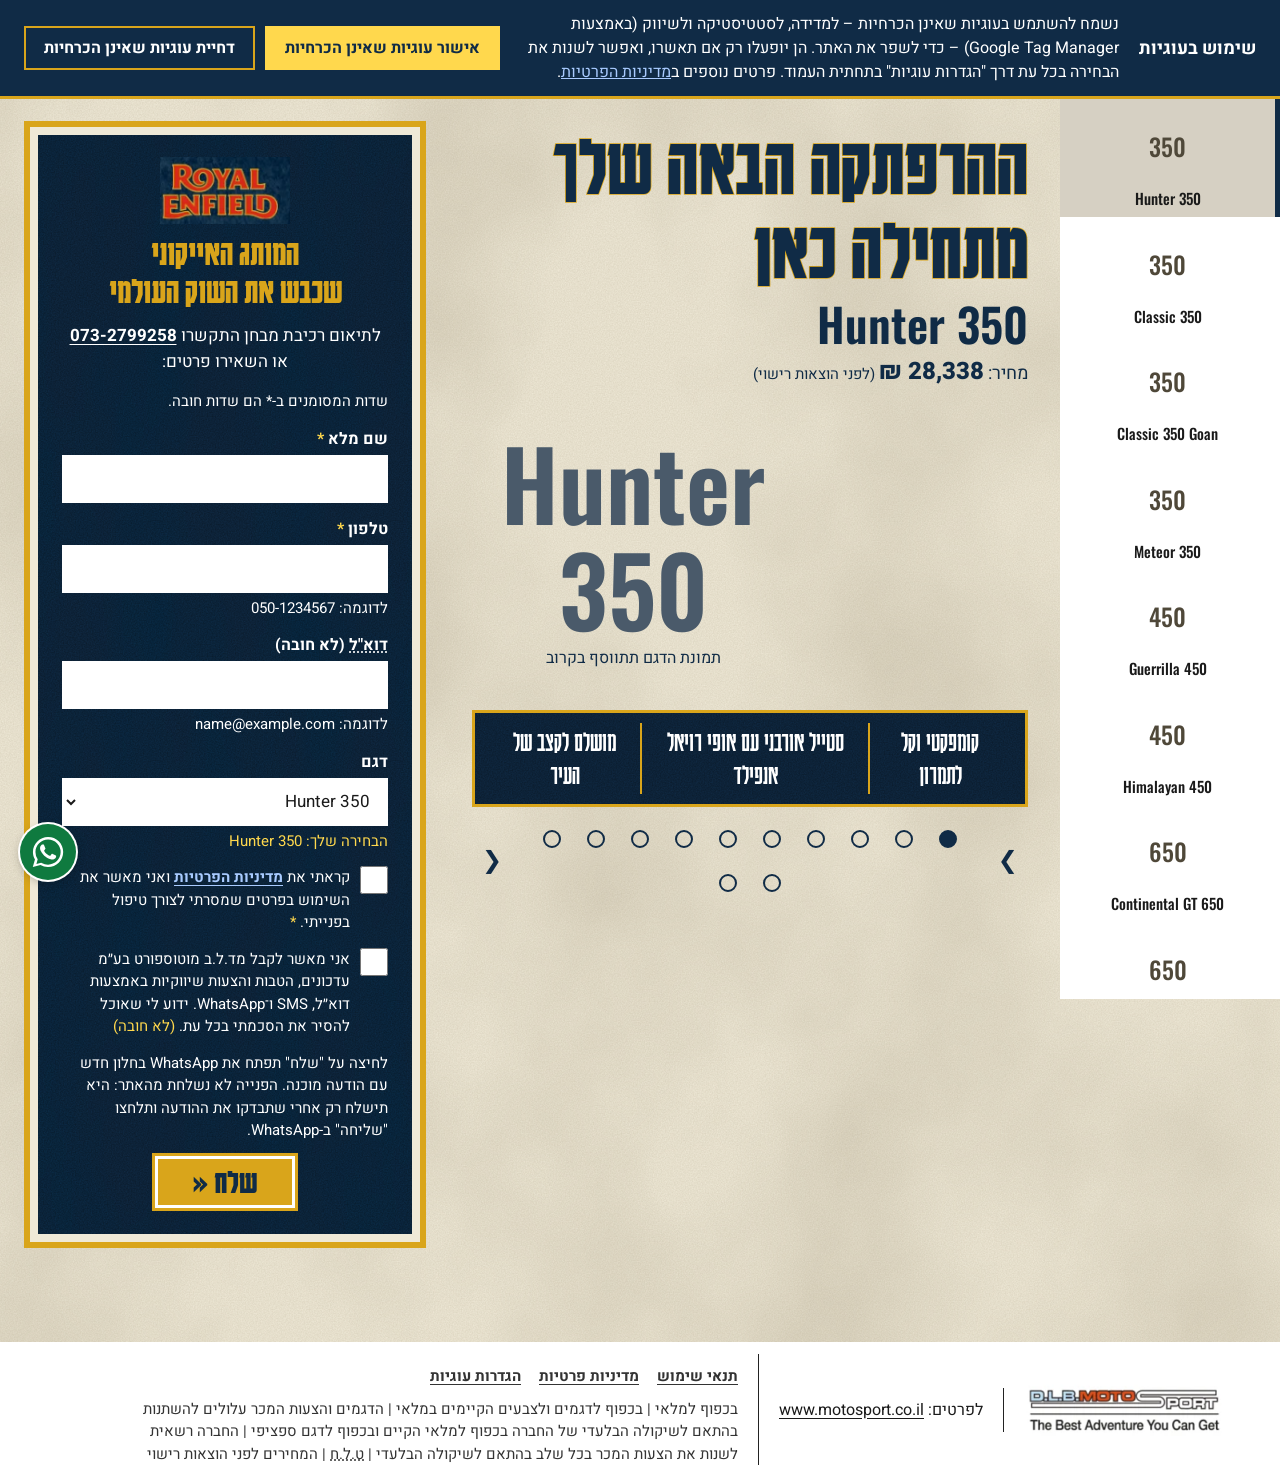
==== index.html @ a1dc789b "Consent wording, WhatsApp message without price, legal texts, image structure - WhatsApp message: no" ====
<!doctype html>
<html lang="he" dir="rtl">
<head>
  <meta charset="utf-8">
  <meta name="viewport" content="width=device-width, initial-scale=1, viewport-fit=cover">
  <title>Royal Enfield ישראל | ההרפתקה הבאה שלך מתחילה כאן</title>
  <meta name="description" content="Royal Enfield ישראל – ד.ל.ב מוטוספורט, היבואן הרשמי. בחרו דגם, רמת גימור וצבע ותאמו רכיבת מבחן בוואטסאפ.">
  <meta name="theme-color" content="#102b46">
  <meta name="format-detection" content="telephone=no">

  <meta property="og:type" content="website">
  <meta property="og:locale" content="he_IL">
  <meta property="og:title" content="Royal Enfield ישראל | ההרפתקה הבאה שלך מתחילה כאן">
  <meta property="og:description" content="בחרו דגם, רמת גימור וצבע ותאמו רכיבת מבחן בוואטסאפ.">

  <link rel="stylesheet" href="/assets/css/fonts.css">
  <link rel="stylesheet" href="/assets/css/styles.css">

  <!-- Site settings and model list (edit this file to update the page) -->
  <script src="/assets/data/models.js"></script>
</head>
<body>
  <a class="skip-link" href="#models-heading">דילוג לבחירת דגם</a>
  <a class="skip-link" href="#lead-heading">דילוג לטופס יצירת קשר</a>

  <svg width="0" height="0" style="position:absolute" aria-hidden="true" focusable="false">
    <symbol id="wa-icon" viewBox="0 0 24 24"><path d="M17.47 14.38c-.3-.15-1.75-.86-2.02-.96-.27-.1-.47-.15-.67.15-.2.3-.77.96-.94 1.16-.17.2-.35.22-.64.07-.3-.15-1.25-.46-2.38-1.47-.88-.79-1.47-1.76-1.65-2.06-.17-.3-.02-.46.13-.6.13-.14.3-.35.45-.52.15-.17.2-.3.3-.5.1-.2.05-.37-.03-.52-.07-.15-.67-1.6-.92-2.2-.24-.58-.49-.5-.67-.5h-.57c-.2 0-.52.07-.79.37-.27.3-1.04 1.02-1.04 2.48 0 1.46 1.07 2.88 1.21 3.07.15.2 2.1 3.2 5.08 4.49.71.31 1.26.49 1.7.63.71.22 1.36.19 1.87.12.57-.09 1.75-.72 2-1.41.25-.69.25-1.29.17-1.41-.07-.13-.27-.2-.57-.35M12.05 21.5h-.01a9.4 9.4 0 0 1-4.8-1.32l-.34-.2-3.57.94.95-3.48-.22-.36A9.4 9.4 0 0 1 2.6 12.04C2.6 6.84 6.84 2.6 12.05 2.6c2.52 0 4.89.98 6.67 2.77a9.37 9.37 0 0 1 2.76 6.67c0 5.2-4.24 9.45-9.43 9.45m8.03-17.48A11.3 11.3 0 0 0 12.05.7C5.8.7.7 5.79.7 12.04c0 2 .52 3.95 1.52 5.66L.6 23.3l5.73-1.5a11.33 11.33 0 0 0 5.72 1.46c6.25 0 11.34-5.09 11.34-11.34 0-3.03-1.18-5.88-3.31-8.02"/></symbol>
  </svg>

  <!-- Cookie consent: not modal, does not take focus. Measurement/marketing tags load only after "אישור" -->
  <section class="cookie" id="cookie-banner" aria-labelledby="cookie-title" hidden>
    <h2 class="cookie__title" id="cookie-title">שימוש בעוגיות</h2>
    <p class="cookie__text">נשמח להשתמש בעוגיות שאינן הכרחיות – למדידה, לסטטיסטיקה ולשיווק (באמצעות Google Tag Manager) – כדי לשפר את האתר. הן יופעלו רק אם תאשרו, ואפשר לשנות את הבחירה בכל עת דרך "הגדרות עוגיות" בתחתית העמוד. פרטים נוספים ב<a href="/privacy">מדיניות הפרטיות</a>.</p>
    <div class="cookie__actions">
      <button type="button" class="btn btn--gold" id="cookie-accept">אישור עוגיות שאינן הכרחיות</button>
      <button type="button" class="btn btn--outline" id="cookie-decline">דחיית עוגיות שאינן הכרחיות</button>
    </div>
  </section>

  <!-- Mobile / tablet top bar (hidden on desktop, where the logo sits in the form) -->
  <header class="topbar">
    <img src="/assets/images/brand/royal-enfield-logo.png" width="140" height="72" alt="Royal Enfield" lang="en">
    <a class="topbar__phone js-phone" href="tel:0732799258" dir="ltr" aria-label="חיוג לתיאום רכיבת מבחן 073-2799258">073-2799258</a>
  </header>

  <main class="layout">

    <!-- Right: model list -->
    <nav class="models" aria-labelledby="models-heading">
      <h2 class="sr-only" id="models-heading" tabindex="-1">בחירת דגם</h2>
      <ul class="models__list" id="model-list"></ul>
    </nav>

    <!-- Center: selected bike -->
    <section class="stage" aria-labelledby="stage-title">
      <noscript><p class="stage__noscript">להצגת הדגמים ולשליחת הטופס יש להפעיל JavaScript בדפדפן. לתיאום רכיבת מבחן אפשר להתקשר: <a href="tel:0732799258" dir="ltr">073-2799258</a></p></noscript>
      <header class="stage__head">
        <h1 class="stage__headline" id="stage-title">ההרפתקה הבאה שלך מתחילה כאן</h1>
        <h2 class="stage__model" id="stage-model" dir="ltr" lang="en">Royal Enfield</h2>
        <p class="stage__price" id="stage-price"></p>
        <a class="stage__video" id="stage-video" href="#" target="_blank" rel="noopener" hidden>לצפייה בסרטון<span class="sr-only" id="stage-video-sr"></span></a>
      </header>

      <div class="stage__body">
        <div class="stage__options">
          <fieldset class="trims" id="trims" hidden>
            <legend>רמת גימור</legend>
            <div class="trims__list" id="trim-list"></div>
          </fieldset>
          <fieldset class="colors" id="colors" hidden>
            <legend>צבע</legend>
            <div class="colors__list" id="color-list"></div>
          </fieldset>
        </div>

        <figure class="stage__bike" id="stage-bike">
          <figcaption class="stage__placeholder" id="stage-placeholder">
            <span id="placeholder-name" dir="ltr" lang="en"></span>
            <small>תמונת הדגם תתווסף בקרוב</small>
          </figcaption>
        </figure>
      </div>

      <h3 class="sr-only">יתרונות הדגם</h3>
      <ul class="phrases" id="phrases"></ul>

      <div class="pager" role="group" aria-label="מעבר בין דגמים">
        <button type="button" class="pager__arrow" id="pager-prev" aria-label="הדגם הקודם"><span aria-hidden="true">&#10095;</span></button>
        <div class="pager__dots" id="pager-dots"></div>
        <button type="button" class="pager__arrow" id="pager-next" aria-label="הדגם הבא"><span aria-hidden="true">&#10094;</span></button>
      </div>

      <!-- Screen-reader announcement when the selection changes -->
      <p class="sr-only" id="announcer" aria-live="polite" aria-atomic="true"></p>
    </section>

    <!-- Left: contact form -->
    <section class="lead" id="lead" aria-labelledby="lead-heading">
      <div class="lead__panel">
        <img class="lead__logo" src="/assets/images/brand/royal-enfield-logo.png" width="140" height="72" alt="Royal Enfield" lang="en">
        <h2 class="lead__title" id="lead-heading" tabindex="-1">המותג האייקוני<br>שכבש את השוק העולמי</h2>
        <p class="lead__intro">לתיאום רכיבת מבחן התקשרו <a class="js-phone" href="tel:0732799258" dir="ltr">073-2799258</a><br>או השאירו פרטים:</p>

        <div class="lead__summary" id="error-summary" tabindex="-1" hidden>
          <h3>יש לתקן את השדות הבאים:</h3>
          <ul id="error-list"></ul>
        </div>

        <form class="lead__form" id="lead-form" novalidate>
          <p class="lead__required-note">שדות המסומנים ב-<span aria-hidden="true">*</span><span class="sr-only">כוכבית</span> הם שדות חובה.</p>

          <div class="field">
            <label for="f-name">שם מלא <span class="req" aria-hidden="true">*</span></label>
            <input id="f-name" name="name" type="text" autocomplete="name" required aria-describedby="f-name-error">
            <p class="field__error" id="f-name-error"></p>
          </div>

          <div class="field">
            <label for="f-phone">טלפון <span class="req" aria-hidden="true">*</span></label>
            <input id="f-phone" name="phone" type="tel" autocomplete="tel" inputmode="tel" dir="ltr" required aria-describedby="f-phone-hint f-phone-error">
            <p class="field__hint" id="f-phone-hint">לדוגמה: <span dir="ltr">050-1234567</span></p>
            <p class="field__error" id="f-phone-error"></p>
          </div>

          <div class="field">
            <label for="f-email"><abbr title="דואר אלקטרוני">דוא"ל</abbr> (לא חובה)</label>
            <input id="f-email" name="email" type="email" autocomplete="email" inputmode="email" dir="ltr" aria-describedby="f-email-hint f-email-error">
            <p class="field__hint" id="f-email-hint">לדוגמה: <span dir="ltr">name@example.com</span></p>
            <p class="field__error" id="f-email-error"></p>
          </div>

          <div class="field">
            <label for="f-model">דגם</label>
            <select id="f-model" name="model" aria-describedby="lead-choice"></select>
            <p class="lead__choice" id="lead-choice"></p>
          </div>

          <div class="field">
            <div class="check">
              <input type="checkbox" id="f-privacy" name="privacy" required aria-describedby="f-privacy-error">
              <label for="f-privacy">קראתי את <a href="/privacy" target="_blank" rel="noopener">מדיניות הפרטיות<span class="sr-only"> (נפתח בחלון חדש)</span></a> ואני מאשר את השימוש בפרטים שמסרתי לצורך טיפול בפנייתי. <span class="req" aria-hidden="true">*</span></label>
            </div>
            <p class="field__error" id="f-privacy-error"></p>
          </div>

          <div class="field">
            <div class="check">
              <input type="checkbox" id="f-marketing" name="marketing">
              <label for="f-marketing">אני מאשר לקבל מד.ל.ב מוטוספורט בע״מ עדכונים, הטבות והצעות שיווקיות באמצעות דוא״ל, SMS ו־WhatsApp. ידוע לי שאוכל להסיר את הסכמתי בכל עת. <span class="check__optional">(לא חובה)</span></label>
            </div>
          </div>

          <p class="lead__note" id="submit-note">לחיצה על "שלח" תפתח את WhatsApp בחלון חדש עם הודעה מוכנה. הפנייה לא נשלחת מהאתר: היא תישלח רק אחרי שתבדקו את ההודעה ותלחצו "שליחה" ב-WhatsApp.</p>

          <button type="submit" class="lead__submit" aria-describedby="submit-note">שלח <span aria-hidden="true">&laquo;</span></button>
          <p class="lead__done" id="form-done" role="status"></p>
        </form>
      </div>
    </section>
  </main>

  <footer class="footer">
    <h2 class="sr-only">מידע נוסף</h2>
    <div class="footer__brand">
      <img src="/assets/images/brand/dlb-motosport-logo.png" width="228" height="60" alt="D.L.B MotoSport – The Best Adventure You Can Get" lang="en">
    </div>
    <div class="footer__info">
      <p>לפרטים: <a id="importer-link" href="https://motosport.co.il/brand/royal-enfield" target="_blank" rel="noopener" dir="ltr">www.motosport.co.il<span class="sr-only" dir="rtl"> – אתר היבואן (נפתח בחלון חדש)</span></a></p>
    </div>
    <div class="footer__legal">
      <ul class="footer__links">
        <li><a href="/terms">תנאי שימוש</a></li>
        <li><a href="/privacy">מדיניות פרטיות</a></li>
        <li><button type="button" class="link-btn" id="cookie-settings">הגדרות עוגיות</button></li>
      </ul>
      <p>בכפוף למלאי | בכפוף לדגמים ולצבעים הקיימים במלאי | הדגמים והצעות המכר עלולים להשתנות בהתאם לשיקולה הבלעדי של החברה בכפוף למלאי הקיים ובכפוף לדגם ספציפי | החברה רשאית לשנות את הצעות המכר בכל שלב בהתאם לשיקולה הבלעדי | <abbr title="טעות לעולם חוזרת">ט.ל.ח</abbr> | המחירים לפני הוצאות רישוי</p>
    </div>
  </footer>

  <aside aria-label="פעולות מהירות">
  <!-- Mobile: jump to the form while it is off-screen -->
  <div class="sticky-cta" id="sticky-cta" aria-hidden="true">
    <a href="#lead-heading" tabindex="-1">לתיאום רכיבת מבחן <span aria-hidden="true">&laquo;</span></a>
  </div>

  <a class="wa-float js-wa-float" href="#" target="_blank" rel="noopener" aria-label="שיחה בוואטסאפ (נפתח בחלון חדש)">
    <svg viewBox="0 0 24 24" aria-hidden="true" focusable="false"><use href="#wa-icon"/></svg>
  </a>
  </aside>

  <script src="/assets/js/app.js"></script>
</body>
</html>
---- assets/css/fonts.css ----
/* Self-hosted Google Fonts (SIL Open Font License 1.1, see assets/fonts/LICENSE.md).
   Served from this site so no visitor data reaches Google before cookie consent. */

/* hebrew */
@font-face {
  font-family: 'Heebo';
  font-style: normal;
  font-weight: 400;
  font-display: swap;
  src: url(/assets/fonts/heebo-hebrew-7a91ea.woff2) format('woff2');
  unicode-range: U+0307-0308, U+0590-05FF, U+200C-2010, U+20AA, U+25CC, U+FB1D-FB4F;
}

/* latin-ext */
@font-face {
  font-family: 'Heebo';
  font-style: normal;
  font-weight: 400;
  font-display: swap;
  src: url(/assets/fonts/heebo-latin-ext-f8e98f.woff2) format('woff2');
  unicode-range: U+0100-02BA, U+02BD-02C5, U+02C7-02CC, U+02CE-02D7, U+02DD-02FF, U+0304, U+0308, U+0329, U+1D00-1DBF, U+1E00-1E9F, U+1EF2-1EFF, U+2020, U+20A0-20AB, U+20AD-20C4, U+2113, U+2C60-2C7F, U+A720-A7FF;
}

/* latin */
@font-face {
  font-family: 'Heebo';
  font-style: normal;
  font-weight: 400;
  font-display: swap;
  src: url(/assets/fonts/heebo-latin-22321e.woff2) format('woff2');
  unicode-range: U+0000-00FF, U+0131, U+0152-0153, U+02BB-02BC, U+02C6, U+02DA, U+02DC, U+0304, U+0308, U+0329, U+2000-206F, U+20AC, U+2122, U+2191, U+2193, U+2212, U+2215, U+FEFF, U+FFFD;
}

/* hebrew */
@font-face {
  font-family: 'Heebo';
  font-style: normal;
  font-weight: 500;
  font-display: swap;
  src: url(/assets/fonts/heebo-hebrew-7a91ea.woff2) format('woff2');
  unicode-range: U+0307-0308, U+0590-05FF, U+200C-2010, U+20AA, U+25CC, U+FB1D-FB4F;
}

/* latin-ext */
@font-face {
  font-family: 'Heebo';
  font-style: normal;
  font-weight: 500;
  font-display: swap;
  src: url(/assets/fonts/heebo-latin-ext-f8e98f.woff2) format('woff2');
  unicode-range: U+0100-02BA, U+02BD-02C5, U+02C7-02CC, U+02CE-02D7, U+02DD-02FF, U+0304, U+0308, U+0329, U+1D00-1DBF, U+1E00-1E9F, U+1EF2-1EFF, U+2020, U+20A0-20AB, U+20AD-20C4, U+2113, U+2C60-2C7F, U+A720-A7FF;
}

/* latin */
@font-face {
  font-family: 'Heebo';
  font-style: normal;
  font-weight: 500;
  font-display: swap;
  src: url(/assets/fonts/heebo-latin-22321e.woff2) format('woff2');
  unicode-range: U+0000-00FF, U+0131, U+0152-0153, U+02BB-02BC, U+02C6, U+02DA, U+02DC, U+0304, U+0308, U+0329, U+2000-206F, U+20AC, U+2122, U+2191, U+2193, U+2212, U+2215, U+FEFF, U+FFFD;
}

/* hebrew */
@font-face {
  font-family: 'Heebo';
  font-style: normal;
  font-weight: 700;
  font-display: swap;
  src: url(/assets/fonts/heebo-hebrew-7a91ea.woff2) format('woff2');
  unicode-range: U+0307-0308, U+0590-05FF, U+200C-2010, U+20AA, U+25CC, U+FB1D-FB4F;
}

/* latin-ext */
@font-face {
  font-family: 'Heebo';
  font-style: normal;
  font-weight: 700;
  font-display: swap;
  src: url(/assets/fonts/heebo-latin-ext-f8e98f.woff2) format('woff2');
  unicode-range: U+0100-02BA, U+02BD-02C5, U+02C7-02CC, U+02CE-02D7, U+02DD-02FF, U+0304, U+0308, U+0329, U+1D00-1DBF, U+1E00-1E9F, U+1EF2-1EFF, U+2020, U+20A0-20AB, U+20AD-20C4, U+2113, U+2C60-2C7F, U+A720-A7FF;
}

/* latin */
@font-face {
  font-family: 'Heebo';
  font-style: normal;
  font-weight: 700;
  font-display: swap;
  src: url(/assets/fonts/heebo-latin-22321e.woff2) format('woff2');
  unicode-range: U+0000-00FF, U+0131, U+0152-0153, U+02BB-02BC, U+02C6, U+02DA, U+02DC, U+0304, U+0308, U+0329, U+2000-206F, U+20AC, U+2122, U+2191, U+2193, U+2212, U+2215, U+FEFF, U+FFFD;
}

/* hebrew */
@font-face {
  font-family: 'Heebo';
  font-style: normal;
  font-weight: 800;
  font-display: swap;
  src: url(/assets/fonts/heebo-hebrew-7a91ea.woff2) format('woff2');
  unicode-range: U+0307-0308, U+0590-05FF, U+200C-2010, U+20AA, U+25CC, U+FB1D-FB4F;
}

/* latin-ext */
@font-face {
  font-family: 'Heebo';
  font-style: normal;
  font-weight: 800;
  font-display: swap;
  src: url(/assets/fonts/heebo-latin-ext-f8e98f.woff2) format('woff2');
  unicode-range: U+0100-02BA, U+02BD-02C5, U+02C7-02CC, U+02CE-02D7, U+02DD-02FF, U+0304, U+0308, U+0329, U+1D00-1DBF, U+1E00-1E9F, U+1EF2-1EFF, U+2020, U+20A0-20AB, U+20AD-20C4, U+2113, U+2C60-2C7F, U+A720-A7FF;
}

/* latin */
@font-face {
  font-family: 'Heebo';
  font-style: normal;
  font-weight: 800;
  font-display: swap;
  src: url(/assets/fonts/heebo-latin-22321e.woff2) format('woff2');
  unicode-range: U+0000-00FF, U+0131, U+0152-0153, U+02BB-02BC, U+02C6, U+02DA, U+02DC, U+0304, U+0308, U+0329, U+2000-206F, U+20AC, U+2122, U+2191, U+2193, U+2212, U+2215, U+FEFF, U+FFFD;
}

/* hebrew */
@font-face {
  font-family: 'Karantina';
  font-style: normal;
  font-weight: 400;
  font-display: swap;
  src: url(/assets/fonts/karantina-hebrew-ee81c1.woff2) format('woff2');
  unicode-range: U+0307-0308, U+0590-05FF, U+200C-2010, U+20AA, U+25CC, U+FB1D-FB4F;
}

/* latin-ext */
@font-face {
  font-family: 'Karantina';
  font-style: normal;
  font-weight: 400;
  font-display: swap;
  src: url(/assets/fonts/karantina-latin-ext-ed7504.woff2) format('woff2');
  unicode-range: U+0100-02BA, U+02BD-02C5, U+02C7-02CC, U+02CE-02D7, U+02DD-02FF, U+0304, U+0308, U+0329, U+1D00-1DBF, U+1E00-1E9F, U+1EF2-1EFF, U+2020, U+20A0-20AB, U+20AD-20C4, U+2113, U+2C60-2C7F, U+A720-A7FF;
}

/* latin */
@font-face {
  font-family: 'Karantina';
  font-style: normal;
  font-weight: 400;
  font-display: swap;
  src: url(/assets/fonts/karantina-latin-d4d0cc.woff2) format('woff2');
  unicode-range: U+0000-00FF, U+0131, U+0152-0153, U+02BB-02BC, U+02C6, U+02DA, U+02DC, U+0304, U+0308, U+0329, U+2000-206F, U+20AC, U+2122, U+2191, U+2193, U+2212, U+2215, U+FEFF, U+FFFD;
}

/* hebrew */
@font-face {
  font-family: 'Karantina';
  font-style: normal;
  font-weight: 700;
  font-display: swap;
  src: url(/assets/fonts/karantina-hebrew-cfb9fc.woff2) format('woff2');
  unicode-range: U+0307-0308, U+0590-05FF, U+200C-2010, U+20AA, U+25CC, U+FB1D-FB4F;
}

/* latin-ext */
@font-face {
  font-family: 'Karantina';
  font-style: normal;
  font-weight: 700;
  font-display: swap;
  src: url(/assets/fonts/karantina-latin-ext-af641a.woff2) format('woff2');
  unicode-range: U+0100-02BA, U+02BD-02C5, U+02C7-02CC, U+02CE-02D7, U+02DD-02FF, U+0304, U+0308, U+0329, U+1D00-1DBF, U+1E00-1E9F, U+1EF2-1EFF, U+2020, U+20A0-20AB, U+20AD-20C4, U+2113, U+2C60-2C7F, U+A720-A7FF;
}

/* latin */
@font-face {
  font-family: 'Karantina';
  font-style: normal;
  font-weight: 700;
  font-display: swap;
  src: url(/assets/fonts/karantina-latin-7b9e02.woff2) format('woff2');
  unicode-range: U+0000-00FF, U+0131, U+0152-0153, U+02BB-02BC, U+02C6, U+02DA, U+02DC, U+0304, U+0308, U+0329, U+2000-206F, U+20AC, U+2122, U+2191, U+2193, U+2212, U+2215, U+FEFF, U+FFFD;
}

/* latin-ext */
@font-face {
  font-family: 'Oswald';
  font-style: normal;
  font-weight: 500;
  font-display: swap;
  src: url(/assets/fonts/oswald-latin-ext-31399e.woff2) format('woff2');
  unicode-range: U+0100-02BA, U+02BD-02C5, U+02C7-02CC, U+02CE-02D7, U+02DD-02FF, U+0304, U+0308, U+0329, U+1D00-1DBF, U+1E00-1E9F, U+1EF2-1EFF, U+2020, U+20A0-20AB, U+20AD-20C4, U+2113, U+2C60-2C7F, U+A720-A7FF;
}

/* latin */
@font-face {
  font-family: 'Oswald';
  font-style: normal;
  font-weight: 500;
  font-display: swap;
  src: url(/assets/fonts/oswald-latin-ed56cb.woff2) format('woff2');
  unicode-range: U+0000-00FF, U+0131, U+0152-0153, U+02BB-02BC, U+02C6, U+02DA, U+02DC, U+0304, U+0308, U+0329, U+2000-206F, U+20AC, U+2122, U+2191, U+2193, U+2212, U+2215, U+FEFF, U+FFFD;
}

/* latin-ext */
@font-face {
  font-family: 'Oswald';
  font-style: normal;
  font-weight: 600;
  font-display: swap;
  src: url(/assets/fonts/oswald-latin-ext-31399e.woff2) format('woff2');
  unicode-range: U+0100-02BA, U+02BD-02C5, U+02C7-02CC, U+02CE-02D7, U+02DD-02FF, U+0304, U+0308, U+0329, U+1D00-1DBF, U+1E00-1E9F, U+1EF2-1EFF, U+2020, U+20A0-20AB, U+20AD-20C4, U+2113, U+2C60-2C7F, U+A720-A7FF;
}

/* latin */
@font-face {
  font-family: 'Oswald';
  font-style: normal;
  font-weight: 600;
  font-display: swap;
  src: url(/assets/fonts/oswald-latin-ed56cb.woff2) format('woff2');
  unicode-range: U+0000-00FF, U+0131, U+0152-0153, U+02BB-02BC, U+02C6, U+02DA, U+02DC, U+0304, U+0308, U+0329, U+2000-206F, U+20AC, U+2122, U+2191, U+2193, U+2212, U+2215, U+FEFF, U+FFFD;
}
---- assets/css/styles.css ----
/* Royal Enfield Israel landing page.
   Colors and layout follow the existing landing page: cream textured background,
   navy + gold contact form on the left, bike in the center, model list on the right.
   Accessibility targets (WCAG 2.1 AAA where possible): text contrast ≥ 7:1 (≥ 4.5:1 for large text),
   44×44px targets, line height 1.5, visible focus, no fixed heights on text, reflow down to 320px. */

:root {
  --cream: #efe9d7;
  --cream-dark: #dfd9c6;
  --navy: #102b46;
  --gold: #d9a51b;          /* frames, lines and large text on navy only (6.4:1) */
  --gold-light: #ffd84d;    /* small text on navy (10.4:1) */
  --ink: #1a1a1a;
  --muted: #4a5a6a;         /* large text on cream (5.8:1) */
  --white: #ffffff;
  --selected: #d6d0c3;
  --link-on-navy: #a9cbff;  /* 8.7:1 on navy */
  --error-on-navy: #ffc9bf; /* 9.9:1 on navy */
  --wa: #0f7a3f;            /* darker WhatsApp green: white icon 5.4:1, 4.5:1 against cream */
  --focus: var(--navy);     /* focus ring on light backgrounds (11.9:1 on cream) */
  --gutter: 16px;
  --font-body: "Heebo", system-ui, -apple-system, "Segoe UI", Arial, sans-serif;
  --font-display: "Karantina", "Heebo", system-ui, sans-serif;
  --font-model: "Oswald", "Arial Narrow", "Heebo", sans-serif;
  /* Fine grain used for the paper-like cream background and the worn navy panel */
  --grain: url("data:image/svg+xml,%3Csvg xmlns='http://www.w3.org/2000/svg' width='240' height='240'%3E%3Cfilter id='n'%3E%3CfeTurbulence type='fractalNoise' baseFrequency='.75' numOctaves='3' stitchTiles='stitch'/%3E%3CfeColorMatrix values='0 0 0 0 .3 0 0 0 0 .25 0 0 0 0 .15 0 0 0 .22 0'/%3E%3C/filter%3E%3Crect width='100%25' height='100%25' filter='url(%23n)'/%3E%3C/svg%3E");
  --grain-dark: url("data:image/svg+xml,%3Csvg xmlns='http://www.w3.org/2000/svg' width='240' height='240'%3E%3Cfilter id='n'%3E%3CfeTurbulence type='fractalNoise' baseFrequency='.75' numOctaves='3' stitchTiles='stitch'/%3E%3CfeColorMatrix values='0 0 0 0 0 0 0 0 0 0 0 0 0 0 0 0 0 0 .4 0'/%3E%3C/filter%3E%3Crect width='100%25' height='100%25' filter='url(%23n)'/%3E%3C/svg%3E");
  --blotch: url("data:image/svg+xml,%3Csvg xmlns='http://www.w3.org/2000/svg' width='900' height='900' preserveAspectRatio='none'%3E%3Cfilter id='b'%3E%3CfeTurbulence type='fractalNoise' baseFrequency='.006' numOctaves='5' stitchTiles='stitch'/%3E%3CfeColorMatrix values='0 0 0 0 .35 0 0 0 0 .3 0 0 0 0 .2 0 0 0 .5 -.18'/%3E%3C/filter%3E%3Crect width='100%25' height='100%25' filter='url(%23b)'/%3E%3C/svg%3E");
  --blotch-dark: url("data:image/svg+xml,%3Csvg xmlns='http://www.w3.org/2000/svg' width='900' height='900' preserveAspectRatio='none'%3E%3Cfilter id='b'%3E%3CfeTurbulence type='fractalNoise' baseFrequency='.006' numOctaves='5' stitchTiles='stitch'/%3E%3CfeColorMatrix values='0 0 0 0 0 0 0 0 0 .03 0 0 0 0 .08 0 0 0 .9 -.3'/%3E%3C/filter%3E%3Crect width='100%25' height='100%25' filter='url(%23b)'/%3E%3C/svg%3E");
}

*, *::before, *::after { box-sizing: border-box; }
html { -webkit-text-size-adjust: 100%; background: var(--cream); }
/* keep focused elements clear of the mobile sticky bar */
html.has-sticky { scroll-padding-bottom: 110px; }
body {
  margin: 0;
  font-family: var(--font-body);
  font-size: 16px;
  line-height: 1.5;
  color: var(--ink);
  background-color: var(--cream);
  background-image: var(--grain), var(--blotch);
  background-size: 240px 240px, 100% 100%;
  background-repeat: repeat, no-repeat;
}
img { max-width: 100%; }
button, input, select { font: inherit; }
abbr[title] { text-decoration: underline dotted; cursor: help; }
[hidden] { display: none !important; }
.sr-only {
  position: absolute !important;
  width: 1px; height: 1px;
  padding: 0; margin: -1px;
  overflow: hidden; clip: rect(0 0 0 0);
  white-space: nowrap; border: 0;
}

/* Focus: 3px solid ring that contrasts with its surroundings (navy on light areas, yellow on navy) */
:focus-visible { outline: 3px solid var(--focus); outline-offset: 3px; }
[tabindex="-1"]:focus { outline: none; }
.topbar, .lead__panel, .phrases, .sticky-cta, .cookie { --focus: var(--gold-light); }

/* ---------- Skip links ---------- */
.skip-link {
  position: absolute;
  top: 8px;
  right: 8px;
  z-index: 100;
  padding: 10px 16px;
  background: var(--navy);
  color: var(--white);
  font-weight: 700;
  text-decoration: underline;
  transform: translateY(-200%);
}
.skip-link:focus { transform: none; outline: 3px solid var(--gold-light); outline-offset: 0; }

/* ---------- Buttons shared by the cookie banner ---------- */
.btn {
  min-height: 44px;
  min-width: 44px;
  padding: 8px 18px;
  border: 2px solid var(--gold);
  border-radius: 0;
  font-weight: 700;
  cursor: pointer;
}
.btn--gold { background: var(--gold-light); border-color: var(--gold-light); color: var(--navy); } /* 10.4:1 */
.btn--outline { background: transparent; color: var(--white); }

/* ---------- Cookie banner (in the page flow, so it never covers content) ---------- */
.cookie {
  display: flex;
  flex-wrap: wrap;
  align-items: center;
  gap: 8px 20px;
  padding: 12px var(--gutter);
  background: var(--navy);
  border-bottom: 3px solid var(--gold);
  color: var(--white);
}
.cookie__title { margin: 0; font-size: 18px; }
.cookie__text { flex: 1 1 320px; margin: 0; max-width: 75ch; }
.cookie__text a { color: var(--link-on-navy); }
.cookie__actions { display: flex; flex-wrap: wrap; gap: 10px; }

/* ---------- Mobile top bar ---------- */
.topbar {
  display: flex;
  align-items: center;
  justify-content: space-between;
  gap: 12px;
  padding: 6px var(--gutter);
  background: var(--navy) var(--grain-dark);
  border-bottom: 3px solid var(--gold);
}
.topbar img { display: block; width: 104px; height: auto; }
.topbar__phone {
  display: inline-flex;
  align-items: center;
  min-height: 44px;
  color: var(--white);
  font-family: var(--font-model);
  font-size: 18px;
  text-decoration: underline;
  text-underline-offset: 4px;
}

/* ---------- Layout (mobile first: models strip, stage, form) ---------- */
.layout {
  display: flex;
  flex-direction: column;
}

/* ---------- Model list ---------- */
.models {
  background: var(--white);
  border-bottom: 1px solid var(--cream-dark);
}
.models__list {
  list-style: none;
  margin: 0;
  padding: 0;
  display: flex;
  overflow-x: auto;
  scroll-snap-type: x proximity;
  scrollbar-width: thin;
}
.models__item { flex: none; scroll-snap-align: start; }
.model-btn {
  display: flex;
  flex-direction: column;
  align-items: center;
  justify-content: flex-end;
  gap: 4px;
  width: 132px;
  min-height: 96px;
  padding: 8px 6px;
  border: 0;
  border-bottom: 4px solid transparent;
  background: transparent;
  color: var(--ink);
  cursor: pointer;
}
.model-btn:focus-visible { outline-offset: -4px; }
.model-btn:hover { background: #f4f1ea; }
/* selected: background + thick bar, so the state does not rely on color alone */
.model-btn[aria-pressed="true"] { background: var(--selected); border-bottom-color: var(--navy); }
.model-btn img {
  display: block;
  width: 100%;
  height: 64px;
  object-fit: contain;
}
.model-btn__ph {
  display: grid;
  place-items: center;
  width: 100%;
  height: 64px;
  color: #4f4839; /* 5.9:1 on the selected background */
  font-family: var(--font-model);
  font-size: 24px;
}
.model-btn__name {
  font-family: var(--font-model);
  font-weight: 500;
  font-size: 15px;
  line-height: 1.3;
  text-align: center;
}

/* ---------- Stage ---------- */
.stage {
  display: flex;
  flex-direction: column;
  gap: 14px;
  padding: 18px var(--gutter) 22px;
  min-width: 0;
}
.stage__head { text-align: start; }
.stage__noscript { margin: 0; padding: 12px 14px; border: 3px solid var(--navy); background: var(--white); color: var(--navy); font-weight: 700; }
.stage__noscript a { color: inherit; }
.stage__headline {
  margin: 0;
  font-family: var(--font-display);
  font-weight: 700;
  font-size: clamp(32px, 8.6vw, 84px);
  line-height: 1;
  color: var(--navy);
  /* gold outline around navy letters, as on the existing page */
  -webkit-text-stroke: 1.5px var(--gold);
  paint-order: stroke fill;
  text-shadow: 0 0 1px var(--gold);
}
.stage__model {
  margin: 6px 0 0;
  font-family: var(--font-model);
  font-weight: 600;
  font-size: clamp(28px, 7vw, 46px);
  line-height: 1.15;
  color: var(--navy);
  text-align: right;
}
.stage__price {
  margin: 4px 0 0;
  font-size: 18px;
  color: var(--navy);
}
.stage__price strong { font-size: 24px; font-weight: 800; }
.stage__price small { font-size: 15px; }
.stage__video {
  display: inline-flex;
  align-items: center;
  min-height: 44px;
  font-family: var(--font-display);
  font-size: 26px;
  color: var(--navy);
  text-decoration: underline;
  text-underline-offset: 6px;
}

.stage__body {
  display: flex;
  flex-direction: column;
  gap: 14px;
}
.stage__options { display: flex; flex-direction: column; gap: 12px; }
.trims, .colors {
  margin: 0;
  padding: 0;
  border: 0;
  min-width: 0;
}
.trims legend, .colors legend {
  padding: 0;
  margin-bottom: 6px;
  font-weight: 700;
  font-size: 16px;
  color: var(--navy);
}

/* Trim + color options are native radio buttons (arrow keys work, states are announced) */
.trims__list { display: flex; flex-wrap: wrap; gap: 8px; }
.trim-opt, .color-opt { position: relative; cursor: pointer; }
.trim-opt input, .color-opt input {
  position: absolute;
  inset: 0;
  width: 100%; height: 100%;
  margin: 0;
  opacity: 0;
  cursor: pointer;
}
.trim-opt__box {
  display: flex;
  flex-direction: column;
  justify-content: center;
  min-height: 48px;
  min-width: 44px;
  padding: 4px 14px;
  border: 2px solid var(--navy);
  color: var(--navy);
  font-family: var(--font-model);
  font-weight: 500;
  font-size: 17px;
  line-height: 1.3;
  text-align: center;
}
.trim-opt__price { font-family: var(--font-body); font-size: 14px; font-weight: 500; }
.trim-opt input:checked + .trim-opt__box {
  background: var(--navy);
  color: var(--gold-light);
  box-shadow: inset 0 0 0 2px var(--gold-light);
}
.trim-opt input:focus-visible + .trim-opt__box,
.color-opt input:focus-visible ~ .color-opt__name { outline: 3px solid var(--focus); outline-offset: 3px; }

.colors__list {
  display: flex;
  flex-wrap: wrap;
  gap: 4px 16px;
}
.color-opt {
  display: flex;
  align-items: center;
  gap: 10px;
  min-height: 44px;
  font-size: 16px;
}
.color-opt__swatch { display: flex; flex: none; gap: 3px; forced-color-adjust: none; }
.color-opt__swatch i {
  display: block;
  width: 24px; height: 24px;
  border-radius: 50%;
  box-shadow: inset 0 0 0 1px rgba(0, 0, 0, .35);
}
.color-opt input:checked ~ .color-opt__swatch i { box-shadow: 0 0 0 2px var(--cream), 0 0 0 5px var(--navy); }
/* selected color: bold + underline, not only the ring */
.color-opt input:checked ~ .color-opt__name { font-weight: 700; text-decoration: underline; text-underline-offset: 4px; }

.stage__bike {
  margin: 0;
  display: grid;
  place-items: center;
  min-height: 220px;
}
.stage__bike img {
  display: block;
  width: 100%;
  max-width: 900px;
  height: auto;
  max-height: 58vh;
  object-fit: contain;
}
.stage__placeholder {
  display: grid;
  place-items: center;
  gap: 6px;
  width: 100%;
  max-width: 760px;
  aspect-ratio: 16 / 9;
  color: var(--muted);
  text-align: center;
}
.stage__placeholder span {
  font-family: var(--font-model);
  font-weight: 600;
  font-size: clamp(36px, 9vw, 96px);
  line-height: 1.1;
}
.stage__placeholder small { font-size: 16px; color: var(--navy); }

/* ---------- Three phrases bar ---------- */
.phrases {
  list-style: none;
  margin: 0 auto;
  padding: 10px 14px;
  display: flex;
  flex-direction: column;
  align-items: stretch;
  background: var(--navy) var(--grain-dark);
  outline: 3px solid var(--gold);
  outline-offset: -3px;
  border: 3px solid var(--gold);
  color: var(--white);
  font-family: var(--font-display);
  font-size: 26px;
  line-height: 1.2;
  text-align: center;
  width: 100%;
  max-width: 640px;
}
.phrases li { padding: 6px 10px; }
.phrases li + li { border-top: 2px solid var(--gold); }

/* ---------- Pager (dots + arrows), 44px targets with a small visible dot ---------- */
.pager {
  display: flex;
  align-items: center;
  justify-content: center;
  gap: 4px;
}
.pager__arrow {
  width: 44px; height: 44px;
  border: 0;
  background: transparent;
  color: var(--navy);
  font-size: 24px;
  cursor: pointer;
}
.pager__dots { display: none; flex-wrap: wrap; justify-content: center; }
.pager__dot {
  display: grid;
  place-items: center;
  width: 44px; height: 44px;
  padding: 0;
  border: 0;
  background: transparent;
  cursor: pointer;
}
.pager__dot::before {
  content: "";
  width: 18px; height: 18px;
  border: 2px solid var(--navy);
  border-radius: 50%;
}
.pager__dot[aria-pressed="true"]::before { background: var(--navy); }
.pager__dot:focus-visible { outline-offset: -4px; }

/* ---------- Lead form ---------- */
.lead {
  padding: 18px var(--gutter) 28px;
  scroll-margin-top: 8px;
}
.lead__panel {
  max-width: 420px;
  margin: 0 auto;
  padding: 22px 24px 26px;
  background-color: var(--navy);
  background-image: var(--grain-dark), var(--blotch-dark);
  background-size: 240px 240px, 100% 100%;
  background-repeat: repeat, no-repeat;
  /* gold frame with a thin cream gap, as on the existing page */
  border: 8px solid var(--cream);
  box-shadow: 0 0 0 6px var(--gold);
  color: var(--white);
  text-align: center;
}
.lead__logo { display: block; width: 130px; height: auto; margin: 0 auto 10px; }
.lead__title {
  margin: 0 0 14px;
  font-family: var(--font-display);
  font-weight: 700;
  font-size: 36px;
  line-height: 1.05;
  color: var(--gold);
}
.lead__intro { margin: 0 0 16px; font-size: 17px; }
.lead__intro a { color: inherit; font-weight: 700; white-space: nowrap; text-underline-offset: 3px; }

.lead__summary {
  margin: 0 0 16px;
  padding: 12px 14px;
  border: 3px solid var(--error-on-navy);
  color: var(--white);
  text-align: start;
}
.lead__summary h3 { margin: 0 0 6px; font-size: 17px; }
.lead__summary ul { margin: 0; padding-inline-start: 20px; }
.lead__summary a { display: inline-block; padding-block: 4px; color: var(--error-on-navy); font-weight: 700; }

.lead__form { display: flex; flex-direction: column; gap: 14px; text-align: start; }
.lead__required-note { margin: 0; font-size: 15px; }
.field { display: flex; flex-direction: column; gap: 4px; }
.field > label { font-weight: 700; font-size: 16px; }
.req { color: var(--gold-light); }
.lead__form input[type="text"],
.lead__form input[type="tel"],
.lead__form input[type="email"],
.lead__form select {
  width: 100%;
  min-height: 48px;
  padding: 8px 12px;
  border: 2px solid var(--white);
  border-radius: 0;
  background: var(--white);
  color: var(--ink);
  font-size: 17px;
}
.lead__form input[type="tel"], .lead__form input[type="email"] { text-align: right; }
.lead__form input:focus-visible, .lead__form select:focus-visible { outline-offset: 2px; }
.lead__form input[aria-invalid="true"] { border-color: #c0392b; box-shadow: inset 0 0 0 2px #c0392b; }
.field__hint { margin: 0; font-size: 15px; color: var(--white); }
.field__error { margin: 0; color: var(--error-on-navy); font-size: 15px; font-weight: 700; }
.field__error:empty { display: none; }
.field__error:not(:empty)::before { content: "⚠ "; }
.lead__choice { margin: 0; font-size: 15px; color: var(--gold-light); }
.check {
  display: flex;
  align-items: flex-start;
  gap: 10px;
  min-height: 44px;
  font-size: 15px;
}
.check label { cursor: pointer; }
.check input {
  flex: none;
  width: 28px; height: 28px;
  margin: 0;
  accent-color: var(--gold-light);
  cursor: pointer;
}
.check label a { color: var(--link-on-navy); font-weight: 700; text-underline-offset: 3px; }
.check__optional { color: var(--gold-light); white-space: nowrap; }
.lead__note { margin: 0; font-size: 15px; }
.lead__submit {
  align-self: center;
  min-width: 140px;
  min-height: 52px;
  padding: 4px 28px;
  border: 3px solid var(--white);
  outline: 3px solid var(--gold);
  border-radius: 0;
  background: var(--gold);
  color: var(--navy);
  font-family: var(--font-display);
  font-weight: 700;
  font-size: 34px;
  line-height: 1.1;
  cursor: pointer;
}
.lead__submit:hover { background: var(--gold-light); }
.lead__submit:focus-visible { outline: 4px solid var(--gold-light); outline-offset: 3px; }
.lead__done { margin: 0; text-align: center; font-size: 16px; color: var(--gold-light); }
.lead__done:empty { display: none; }

/* ---------- Footer ---------- */
.footer {
  display: flex;
  flex-direction: column;
  align-items: center;
  gap: 12px;
  padding: 16px var(--gutter) 170px; /* room so the floating WhatsApp button never sits over the last lines */
  background: var(--white);
  font-size: 15px;
  text-align: center;
}
.footer p { margin: 0; }
.footer a { color: inherit; text-underline-offset: 3px; }
.footer__brand img { display: block; width: 200px; height: auto; }
.footer__info { font-size: 16px; }
.footer__info a { display: inline-flex; align-items: center; min-height: 44px; }
.footer__legal { color: #333; max-width: 80ch; }
.footer__links {
  list-style: none;
  margin: 0;
  padding: 0;
  display: flex;
  flex-wrap: wrap;
  justify-content: center;
  gap: 0 18px;
}
.footer__links a, .link-btn {
  display: inline-flex;
  align-items: center;
  min-height: 44px;
  font-weight: 700;
}
.link-btn {
  padding: 0;
  border: 0;
  background: none;
  color: inherit;
  text-decoration: underline;
  text-underline-offset: 3px;
  cursor: pointer;
}

/* ---------- Mobile sticky CTA + floating WhatsApp ---------- */
.sticky-cta {
  position: fixed;
  inset-inline: 0;
  bottom: 0;
  z-index: 20;
  padding: 10px var(--gutter) calc(10px + env(safe-area-inset-bottom));
  background: var(--navy);
  border-top: 3px solid var(--gold);
  transform: translateY(110%);
  transition: transform .2s ease;
}
.sticky-cta.is-visible { transform: translateY(0); }
.sticky-cta a {
  display: block;
  max-width: 420px;
  margin: 0 auto;
  padding: 8px 12px;
  background: var(--gold);
  color: var(--navy);
  font-family: var(--font-display);
  font-weight: 700;
  font-size: 28px;
  line-height: 1.2;
  text-align: center;
  text-decoration: none;
}
.wa-float {
  position: fixed;
  left: 16px;
  bottom: calc(92px + env(safe-area-inset-bottom));
  z-index: 21;
  display: grid;
  place-items: center;
  width: 56px; height: 56px;
  border-radius: 50%;
  background: var(--wa);
  box-shadow: 0 0 0 2px var(--white), 0 3px 10px rgba(0, 0, 0, .25);
}
.wa-float svg { width: 32px; height: 32px; fill: var(--white); }

@media (prefers-reduced-motion: reduce) {
  *, *::before, *::after { transition: none !important; animation: none !important; scroll-behavior: auto !important; }
}

/* Windows high contrast / forced colors: keep selected states visible */
@media (forced-colors: active) {
  .model-btn[aria-pressed="true"], .trim-opt input:checked + .trim-opt__box { outline: 3px solid Highlight; outline-offset: -3px; }
  .pager__dot[aria-pressed="true"]::before { background: Highlight; }
  .phrases, .lead__panel { border-color: CanvasText; }
  body, .topbar, .lead__panel, .phrases, .legal-header { background-image: none !important; }
  .wa-float { border: 2px solid ButtonText; }
  .wa-float svg { fill: ButtonText; }
}

/* ---------- Tablet: wider stage, options beside the bike ---------- */
@media (min-width: 768px) {
  :root { --gutter: 24px; }
  .stage__body {
    display: grid;
    grid-template-columns: minmax(150px, 220px) 1fr; /* RTL: options on the right, bike on the left */
    align-items: center;
  }
  .stage__options { align-self: start; }
  .colors__list { flex-direction: column; }
  .pager__dots { display: flex; }
  .phrases {
    flex-direction: row;
    align-items: center;
    width: auto;
    max-width: none;
    font-size: 28px;
  }
  .phrases li { padding: 2px 18px; }
  .phrases li + li { border-top: 0; border-inline-start: 2px solid var(--gold); }
}

/* ---------- Desktop: three columns, as on the existing page ---------- */
@media (min-width: 1100px) {
  .topbar, .sticky-cta { display: none; }
  html.has-sticky { scroll-padding-bottom: 0; }
  .layout {
    display: grid;
    /* RTL grid: first column is on the right */
    grid-template-columns: 220px minmax(0, 1fr) minmax(360px, 440px);
    align-items: start;
    min-height: calc(100vh - 110px);
  }
  .models {
    position: sticky;
    top: 0;
    max-height: 100vh;
    overflow-y: auto;
    border-bottom: 0;
    scrollbar-width: thin;
  }
  .models__list { display: block; overflow: visible; }
  .model-btn { width: 100%; min-height: 112px; border-bottom: 0; border-inline-start: 5px solid transparent; }
  .model-btn[aria-pressed="true"] { border-inline-start-color: var(--navy); }
  .model-btn img, .model-btn__ph { height: 78px; }
  .stage {
    padding: 24px 32px 16px;
    gap: 10px;
  }
  .stage__bike { min-height: 300px; }
  .stage__bike img { max-height: 52vh; }
  .lead { padding: 28px 20px 100px 30px; } /* bottom room: the floating WhatsApp button sits in this corner */
  .lead__panel { width: 100%; }
  .footer {
    flex-direction: row;
    justify-content: flex-start;
    gap: 0;
    padding: 12px 36px 12px 100px; /* left room for the floating WhatsApp button */
    text-align: start;
  }
  .footer > div { padding-inline: 20px; }
  .footer > div + div { border-inline-start: 1px solid #222; }
  .footer__links { justify-content: flex-start; }
  .wa-float { bottom: 20px; left: 20px; }
}

/* ---------- Legal pages (terms / privacy) ---------- */
.legal-header {
  display: flex;
  align-items: center;
  justify-content: space-between;
  gap: 12px;
  padding: 8px var(--gutter);
  background: var(--navy) var(--grain-dark);
  border-bottom: 3px solid var(--gold);
  --focus: var(--gold-light);
}
.legal-header img { display: block; width: 104px; height: auto; }
.legal-header a:not(.legal-header__logo) {
  display: inline-flex;
  align-items: center;
  min-height: 44px;
  color: var(--white);
  font-weight: 700;
  text-underline-offset: 4px;
}
.legal {
  max-width: 75ch;
  min-height: calc(100vh - 220px);
  margin: 0 auto;
  padding: 32px var(--gutter) 48px;
  color: var(--ink);
}
.legal h1 {
  margin: 0 0 16px;
  font-family: var(--font-display);
  font-size: 52px;
  line-height: 1.1;
  color: var(--navy);
}
.legal h1 { padding-bottom: 8px; border-bottom: 3px solid var(--gold); }
.legal h2 {
  margin: 1.8em 0 .6em;
  padding-inline-start: 12px;
  border-inline-start: 4px solid var(--gold);
  font-size: 22px;
  line-height: 1.3;
  color: var(--navy);
}
.legal p { margin: 0 0 1.5em; font-size: 17px; }
.legal ul { margin: 0 0 1.5em; padding-inline-start: 1.4em; }
.legal li { margin: 0 0 .75em; font-size: 17px; }
.legal li::marker { color: var(--navy); }
.legal a { color: var(--navy); font-weight: 700; text-underline-offset: 3px; overflow-wrap: anywhere; }
.legal__back { margin-top: 2.5em; }
.legal__back a {
  display: inline-flex;
  align-items: center;
  min-height: 44px;
  padding: 6px 16px;
  border: 2px solid var(--navy);
  background: var(--white);
  text-decoration: none;
}
.legal-footer { padding-bottom: 32px; }
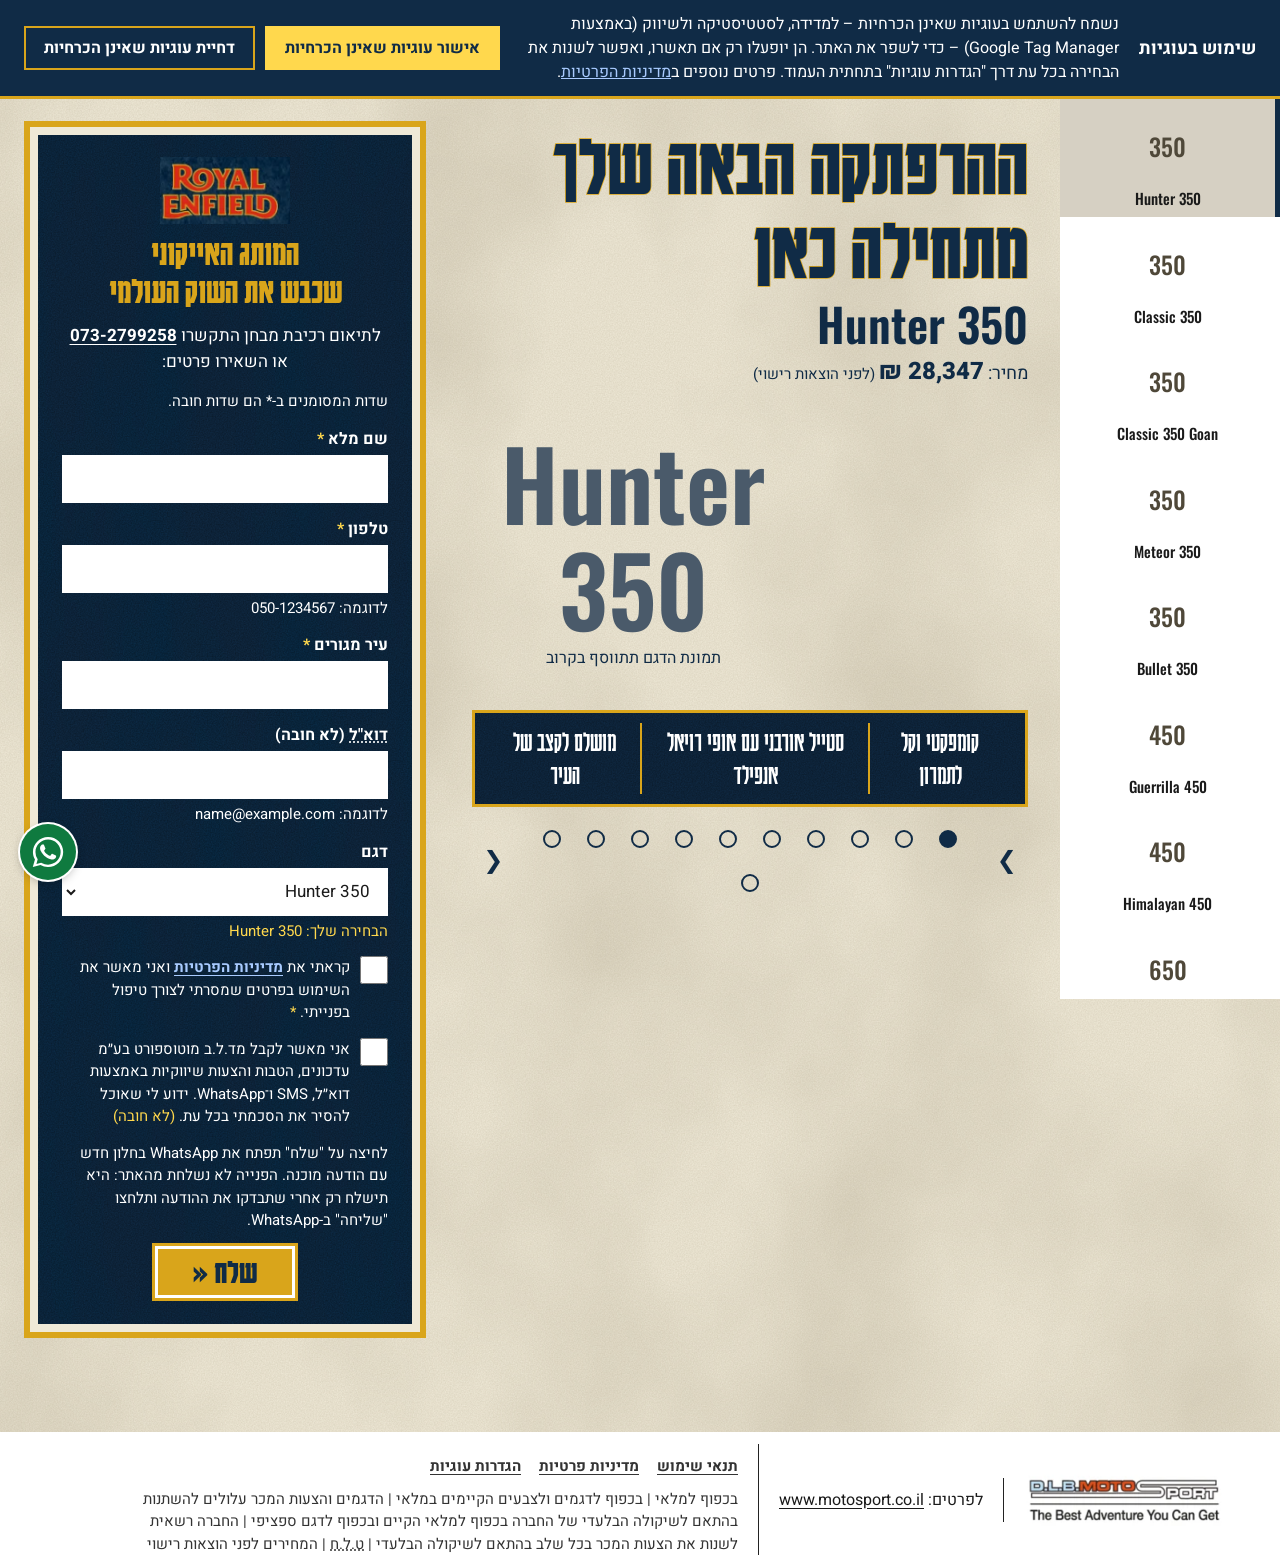
==== commit a5c75e7c: "Add required city field to the lead form New free-text 'עיר מגורים' field after the phone, same styl" ====
--- a/index.html
+++ b/index.html
@@ -43,7 +43,8 @@
     <a class="topbar__phone js-phone" href="tel:0732799258" dir="ltr" aria-label="חיוג לתיאום רכיבת מבחן 073-2799258">073-2799258</a>
   </header>
 
-  <main class="layout">
+  <main>
+  <div class="layout">
 
     <!-- Right: model list -->
     <nav class="models" aria-labelledby="models-heading">
@@ -123,6 +124,12 @@
           </div>
 
           <div class="field">
+            <label for="f-city">עיר מגורים <span class="req" aria-hidden="true">*</span></label>
+            <input id="f-city" name="city" type="text" autocomplete="address-level2" required aria-describedby="f-city-error">
+            <p class="field__error" id="f-city-error"></p>
+          </div>
+
+          <div class="field">
             <label for="f-email"><abbr title="דואר אלקטרוני">דוא"ל</abbr> (לא חובה)</label>
             <input id="f-email" name="email" type="email" autocomplete="email" inputmode="email" dir="ltr" aria-describedby="f-email-hint f-email-error">
             <p class="field__hint" id="f-email-hint">לדוגמה: <span dir="ltr">name@example.com</span></p>
@@ -155,6 +162,20 @@
           <button type="submit" class="lead__submit" aria-describedby="submit-note">שלח <span aria-hidden="true">&laquo;</span></button>
           <p class="lead__done" id="form-done" role="status"></p>
         </form>
+      </div>
+    </section>
+  </div>
+
+    <!-- Gallery: stays hidden until images exist in assets/images/gallery/ (listed at build time in gallery.json) -->
+    <section class="gallery" id="gallery" aria-labelledby="gallery-heading" aria-roledescription="קרוסלה" hidden>
+      <h2 class="gallery__title" id="gallery-heading">גלריה</h2>
+      <div class="gallery__viewport">
+        <div class="gallery__slides" id="gallery-slides"></div>
+      </div>
+      <div class="gallery__controls">
+        <button type="button" class="gallery__btn" id="gallery-prev" aria-controls="gallery-slides" aria-label="התמונה הקודמת"><span aria-hidden="true">&#10095;</span></button>
+        <p class="gallery__count" id="gallery-count" aria-live="polite"></p>
+        <button type="button" class="gallery__btn" id="gallery-next" aria-controls="gallery-slides" aria-label="התמונה הבאה"><span aria-hidden="true">&#10094;</span></button>
       </div>
     </section>
   </main>
--- a/assets/css/styles.css
+++ b/assets/css/styles.css
@@ -192,10 +192,11 @@
 
 /* ---------- Stage ---------- */
 .stage {
+  --stage-pad-x: var(--gutter); /* side padding; model photos may extend into it */
   display: flex;
   flex-direction: column;
   gap: 14px;
-  padding: 18px var(--gutter) 22px;
+  padding: 18px var(--stage-pad-x) 22px;
   min-width: 0;
 }
 .stage__head { text-align: start; }
@@ -326,10 +327,13 @@
 }
 .stage__bike img {
   display: block;
-  width: 100%;
-  max-width: 900px;
+  /* shared size for every model photo: full stage width including its side padding,
+     scaled to fit (never cropped or stretched) */
+  width: calc(100% + 2 * var(--stage-pad-x));
+  max-width: none;
+  margin-inline: calc(-1 * var(--stage-pad-x));
   height: auto;
-  max-height: 58vh;
+  max-height: 70vh;
   object-fit: contain;
 }
 .stage__placeholder {
@@ -514,6 +518,46 @@
 .lead__done { margin: 0; text-align: center; font-size: 16px; color: var(--gold-light); }
 .lead__done:empty { display: none; }
 
+/* ---------- Gallery (below the main area, only when images exist) ---------- */
+.gallery {
+  padding: 24px var(--gutter) 32px;
+  border-top: 3px solid var(--gold);
+}
+.gallery__title {
+  margin: 0 0 14px;
+  font-family: var(--font-display);
+  font-size: 40px;
+  line-height: 1.1;
+  color: var(--navy);
+}
+.gallery__viewport { max-width: 1200px; margin: 0 auto; }
+.gallery__slides { margin: 0; }
+.gallery__slide img {
+  display: block;
+  width: auto;
+  max-width: 100%;
+  height: auto;
+  max-height: 70vh;
+  margin: 0 auto;
+  border: 3px solid var(--navy);
+}
+.gallery__controls {
+  display: flex;
+  align-items: center;
+  justify-content: center;
+  gap: 16px;
+  margin-top: 12px;
+}
+.gallery__btn {
+  width: 48px; height: 48px;
+  border: 2px solid var(--navy);
+  background: var(--white);
+  color: var(--navy);
+  font-size: 22px;
+  cursor: pointer;
+}
+.gallery__count { margin: 0; min-width: 9em; text-align: center; font-weight: 700; color: var(--navy); }
+
 /* ---------- Footer ---------- */
 .footer {
   display: flex;
@@ -620,6 +664,10 @@
     align-items: center;
   }
   .stage__options { align-self: start; }
+  /* a bike photo with no trim/color selector uses the full width, centered */
+  .stage__body:has(#stage-img:not([hidden])):not(:has(.stage__options > :not([hidden]))) { grid-template-columns: 1fr; }
+  /* beside a trim/color selector the photo stays inside its own column */
+  .stage__body:has(.stage__options > :not([hidden])) .stage__bike img { width: 100%; margin-inline: 0; }
   .colors__list { flex-direction: column; }
   .pager__dots { display: flex; }
   .phrases {
@@ -657,11 +705,12 @@
   .model-btn[aria-pressed="true"] { border-inline-start-color: var(--navy); }
   .model-btn img, .model-btn__ph { height: 78px; }
   .stage {
-    padding: 24px 32px 16px;
+    --stage-pad-x: 32px;
+    padding: 24px var(--stage-pad-x) 16px;
     gap: 10px;
   }
   .stage__bike { min-height: 300px; }
-  .stage__bike img { max-height: 52vh; }
+  .stage__bike img { max-height: 70vh; }
   .lead { padding: 28px 20px 100px 30px; } /* bottom room: the floating WhatsApp button sits in this corner */
   .lead__panel { width: 100%; }
   .footer {
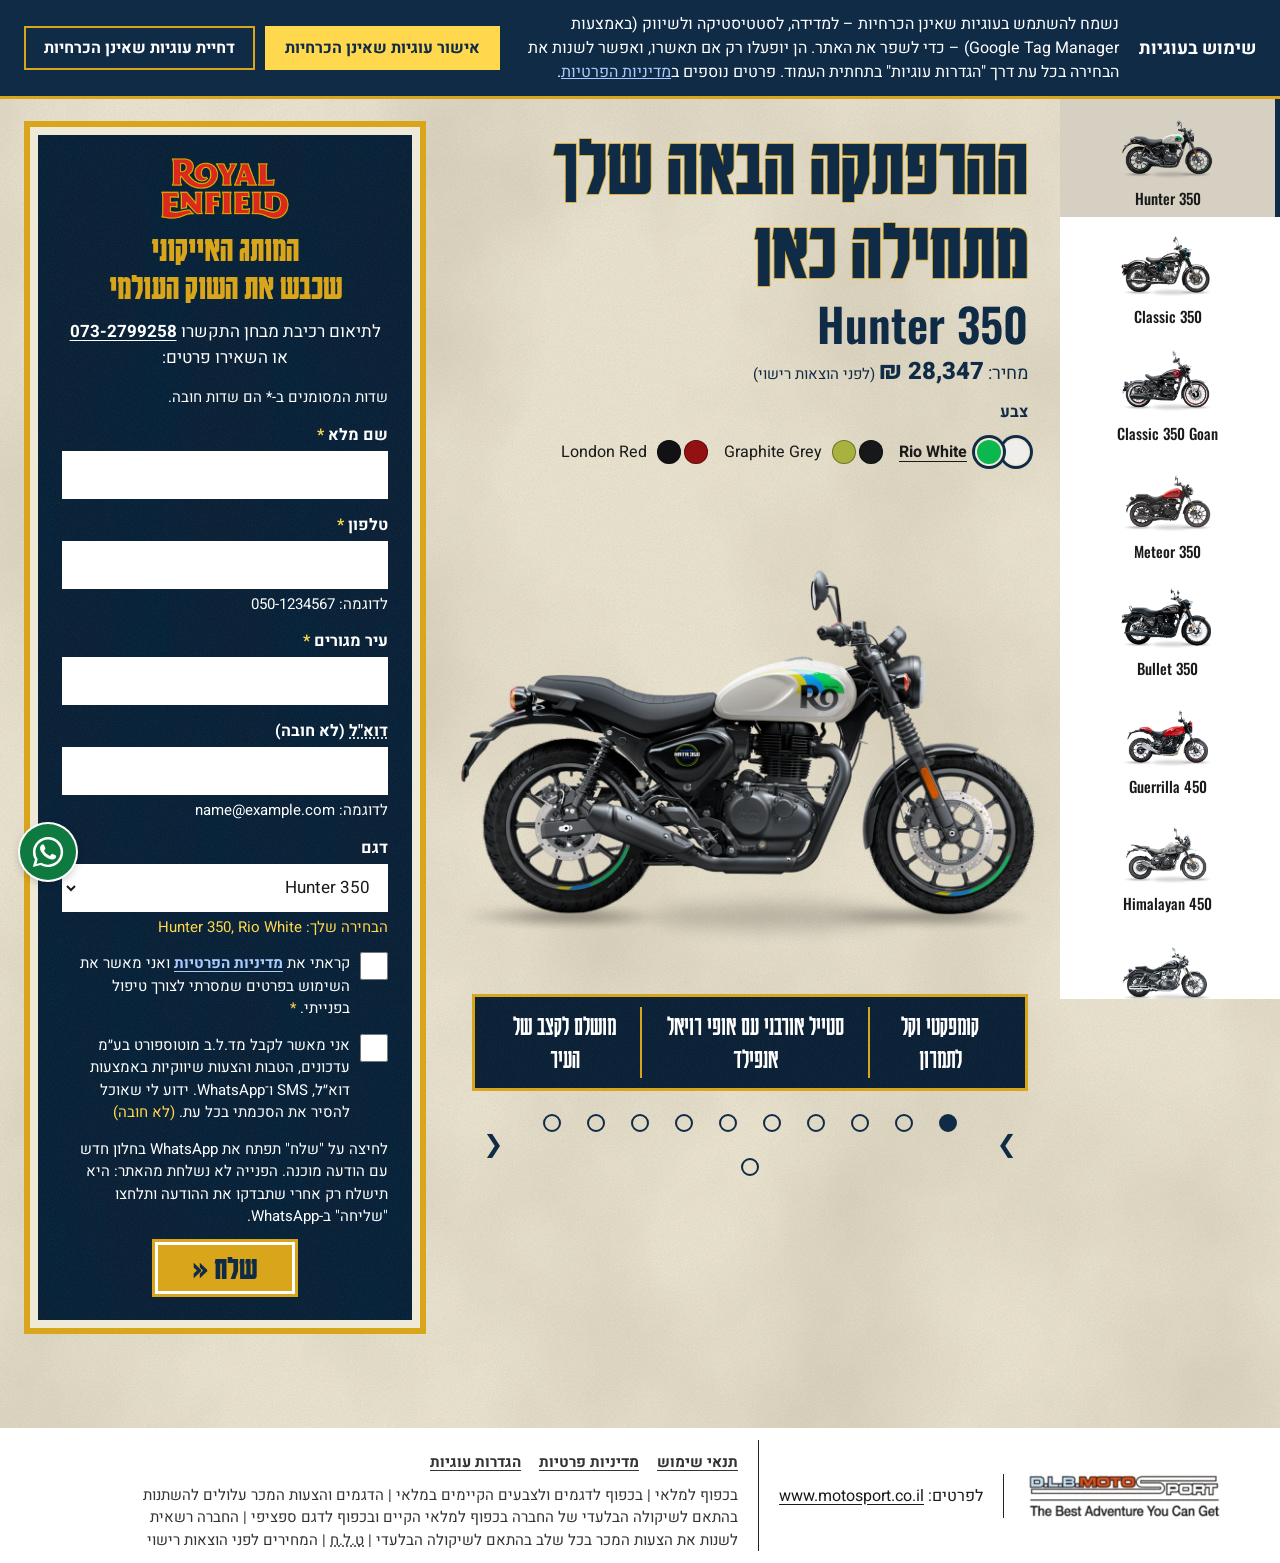
==== commit c69f6ab6: "Use the new Royal Enfield logo royal-enfield-logo-new.png is the uploaded 'ROYAL ENFIELD LOGO NEW PN" ====
--- a/index.html
+++ b/index.html
@@ -6,6 +6,8 @@
   <title>Royal Enfield ישראל | ההרפתקה הבאה שלך מתחילה כאן</title>
   <meta name="description" content="Royal Enfield ישראל – ד.ל.ב מוטוספורט, היבואן הרשמי. בחרו דגם, רמת גימור וצבע ותאמו רכיבת מבחן בוואטסאפ.">
   <meta name="theme-color" content="#102b46">
+  <!-- light-only design: stops browser "force dark" modes from darkening the cream background -->
+  <meta name="color-scheme" content="only light">
   <meta name="format-detection" content="telephone=no">
 
   <meta property="og:type" content="website">
@@ -30,16 +32,18 @@
   <!-- Cookie consent: not modal, does not take focus. Measurement/marketing tags load only after "אישור" -->
   <section class="cookie" id="cookie-banner" aria-labelledby="cookie-title" hidden>
     <h2 class="cookie__title" id="cookie-title">שימוש בעוגיות</h2>
-    <p class="cookie__text">נשמח להשתמש בעוגיות שאינן הכרחיות – למדידה, לסטטיסטיקה ולשיווק (באמצעות Google Tag Manager) – כדי לשפר את האתר. הן יופעלו רק אם תאשרו, ואפשר לשנות את הבחירה בכל עת דרך "הגדרות עוגיות" בתחתית העמוד. פרטים נוספים ב<a href="/privacy">מדיניות הפרטיות</a>.</p>
+    <p class="cookie__text cookie__text--full">נשמח להשתמש בעוגיות שאינן הכרחיות – למדידה, לסטטיסטיקה ולשיווק (באמצעות Google Tag Manager) – כדי לשפר את האתר. הן יופעלו רק אם תאשרו, ואפשר לשנות את הבחירה בכל עת דרך "הגדרות עוגיות" בתחתית העמוד. פרטים נוספים ב<a href="/privacy">מדיניות הפרטיות</a>.</p>
+    <!-- Short version shown on phones instead of the full text above -->
+    <p class="cookie__text cookie__text--short">עוגיות שאינן הכרחיות (מדידה ושיווק) יופעלו רק אם תאשרו. אפשר לשנות בכל עת ב"הגדרות עוגיות" בתחתית העמוד. <a href="/privacy">מדיניות הפרטיות</a></p>
     <div class="cookie__actions">
-      <button type="button" class="btn btn--gold" id="cookie-accept">אישור עוגיות שאינן הכרחיות</button>
-      <button type="button" class="btn btn--outline" id="cookie-decline">דחיית עוגיות שאינן הכרחיות</button>
+      <button type="button" class="btn btn--gold" id="cookie-accept"><span class="cookie__label-full">אישור עוגיות שאינן הכרחיות</span><span class="cookie__label-short">אישור עוגיות</span></button>
+      <button type="button" class="btn btn--outline" id="cookie-decline"><span class="cookie__label-full">דחיית עוגיות שאינן הכרחיות</span><span class="cookie__label-short">דחיית עוגיות</span></button>
     </div>
   </section>
 
   <!-- Mobile / tablet top bar (hidden on desktop, where the logo sits in the form) -->
   <header class="topbar">
-    <img src="/assets/images/brand/royal-enfield-logo.png" width="140" height="72" alt="Royal Enfield" lang="en">
+    <img src="/assets/images/brand/royal-enfield-logo-new.png" width="430" height="208" alt="Royal Enfield" lang="en">
     <a class="topbar__phone js-phone" href="tel:0732799258" dir="ltr" aria-label="חיוג לתיאום רכיבת מבחן 073-2799258">073-2799258</a>
   </header>
 
@@ -49,6 +53,11 @@
     <!-- Right: model list -->
     <nav class="models" aria-labelledby="models-heading">
       <h2 class="sr-only" id="models-heading" tabindex="-1">בחירת דגם</h2>
+      <!-- Phones: compact dropdown instead of the horizontal model strip -->
+      <div class="models__picker">
+        <label class="models__picker-label" for="model-picker">בחרו את הרויאל שלכם</label>
+        <select class="models__picker-select" id="model-picker" dir="ltr"></select>
+      </div>
       <ul class="models__list" id="model-list"></ul>
     </nav>
 
@@ -98,7 +107,7 @@
     <!-- Left: contact form -->
     <section class="lead" id="lead" aria-labelledby="lead-heading">
       <div class="lead__panel">
-        <img class="lead__logo" src="/assets/images/brand/royal-enfield-logo.png" width="140" height="72" alt="Royal Enfield" lang="en">
+        <img class="lead__logo" src="/assets/images/brand/royal-enfield-logo-new.png" width="430" height="208" alt="Royal Enfield" lang="en">
         <h2 class="lead__title" id="lead-heading" tabindex="-1">המותג האייקוני<br>שכבש את השוק העולמי</h2>
         <p class="lead__intro">לתיאום רכיבת מבחן התקשרו <a class="js-phone" href="tel:0732799258" dir="ltr">073-2799258</a><br>או השאירו פרטים:</p>
 
--- a/assets/css/styles.css
+++ b/assets/css/styles.css
@@ -29,6 +29,10 @@
   --blotch-dark: url("data:image/svg+xml,%3Csvg xmlns='http://www.w3.org/2000/svg' width='900' height='900' preserveAspectRatio='none'%3E%3Cfilter id='b'%3E%3CfeTurbulence type='fractalNoise' baseFrequency='.006' numOctaves='5' stitchTiles='stitch'/%3E%3CfeColorMatrix values='0 0 0 0 0 0 0 0 0 .03 0 0 0 0 .08 0 0 0 .9 -.3'/%3E%3C/filter%3E%3Crect width='100%25' height='100%25' filter='url(%23b)'/%3E%3C/svg%3E");
 }
 
+/* Light-only design: tells browsers not to apply automatic "force dark" recoloring
+   (e.g. Samsung Internet dark mode, Chrome auto dark), which turned the cream background dark brown */
+:root { color-scheme: only light; }
+
 *, *::before, *::after { box-sizing: border-box; }
 html { -webkit-text-size-adjust: 100%; background: var(--cream); }
 /* keep focused elements clear of the mobile sticky bar */
@@ -104,6 +108,7 @@
 .cookie__text { flex: 1 1 320px; margin: 0; max-width: 75ch; }
 .cookie__text a { color: var(--link-on-navy); }
 .cookie__actions { display: flex; flex-wrap: wrap; gap: 10px; }
+.cookie__text--short, .cookie__label-short { display: none; }
 
 /* ---------- Mobile top bar ---------- */
 .topbar {
@@ -148,6 +153,7 @@
   scrollbar-width: thin;
 }
 .models__item { flex: none; scroll-snap-align: start; }
+.models__picker { display: none; } /* phones only, see the mobile block below */
 .model-btn {
   display: flex;
   flex-direction: column;
@@ -655,6 +661,61 @@
   .wa-float svg { fill: ButtonText; }
 }
 
+/* ---------- Phones: compact model dropdown and compact cookie banner ---------- */
+@media (max-width: 767px) {
+  .models__list { display: none; }
+  .models__picker {
+    display: flex;
+    flex-wrap: wrap;
+    align-items: center;
+    gap: 6px 12px;
+    padding: 8px var(--gutter);
+  }
+  .models__picker-label {
+    flex: none;
+    font-family: var(--font-display);
+    font-weight: 700;
+    font-size: 26px;
+    line-height: 1.1;
+    color: var(--navy);
+  }
+  .models__picker-select {
+    flex: 1 1 160px;
+    min-width: 0;
+    min-height: 44px;
+    padding: 6px 12px;
+    border: 2px solid var(--gold);
+    border-radius: 0;
+    background-color: var(--white);
+    color: var(--navy);
+    font-family: var(--font-model);
+    font-weight: 500;
+    font-size: 18px;
+  }
+
+  .cookie {
+    position: fixed;
+    inset-inline: 0;
+    bottom: 0;
+    z-index: 30; /* above the sticky CTA */
+    gap: 6px 12px;
+    padding: 8px 12px calc(10px + env(safe-area-inset-bottom));
+    border-bottom: 0;
+    border-top: 3px solid var(--gold);
+    font-size: 14px;
+    line-height: 1.4;
+  }
+  .cookie__title { font-size: 15px; }
+  .cookie__text--full, .cookie__label-full { display: none; }
+  .cookie__text--short { display: block; flex: 1 1 100%; }
+  .cookie__text--short a { white-space: nowrap; }
+  .cookie__label-short { display: inline; }
+  .cookie__actions { flex: 1 1 100%; gap: 8px; }
+  .cookie__actions .btn { flex: 1 1 130px; padding: 6px 10px; font-size: 15px; }
+  /* keep the WhatsApp button above the banner while it is open */
+  .wa-float { bottom: max(calc(92px + env(safe-area-inset-bottom)), calc(var(--cookie-h, 0px) + 12px)); }
+}
+
 /* ---------- Tablet: wider stage, options beside the bike ---------- */
 @media (min-width: 768px) {
   :root { --gutter: 24px; }
@@ -664,10 +725,10 @@
     align-items: center;
   }
   .stage__options { align-self: start; }
-  /* a bike photo with no trim/color selector uses the full width, centered */
-  .stage__body:has(#stage-img:not([hidden])):not(:has(.stage__options > :not([hidden]))) { grid-template-columns: 1fr; }
-  /* beside a trim/color selector the photo stays inside its own column */
-  .stage__body:has(.stage__options > :not([hidden])) .stage__bike img { width: 100%; margin-inline: 0; }
+  /* with a bike photo: one column (trim/color selectors in a row above it), so every
+     photo gets the same full-width size whether or not the model has selectors */
+  .stage__body:has(#stage-img:not([hidden])) { grid-template-columns: 1fr; }
+  .stage__body:has(#stage-img:not([hidden])) .colors__list { flex-direction: row; }
   .colors__list { flex-direction: column; }
   .pager__dots { display: flex; }
   .phrases {
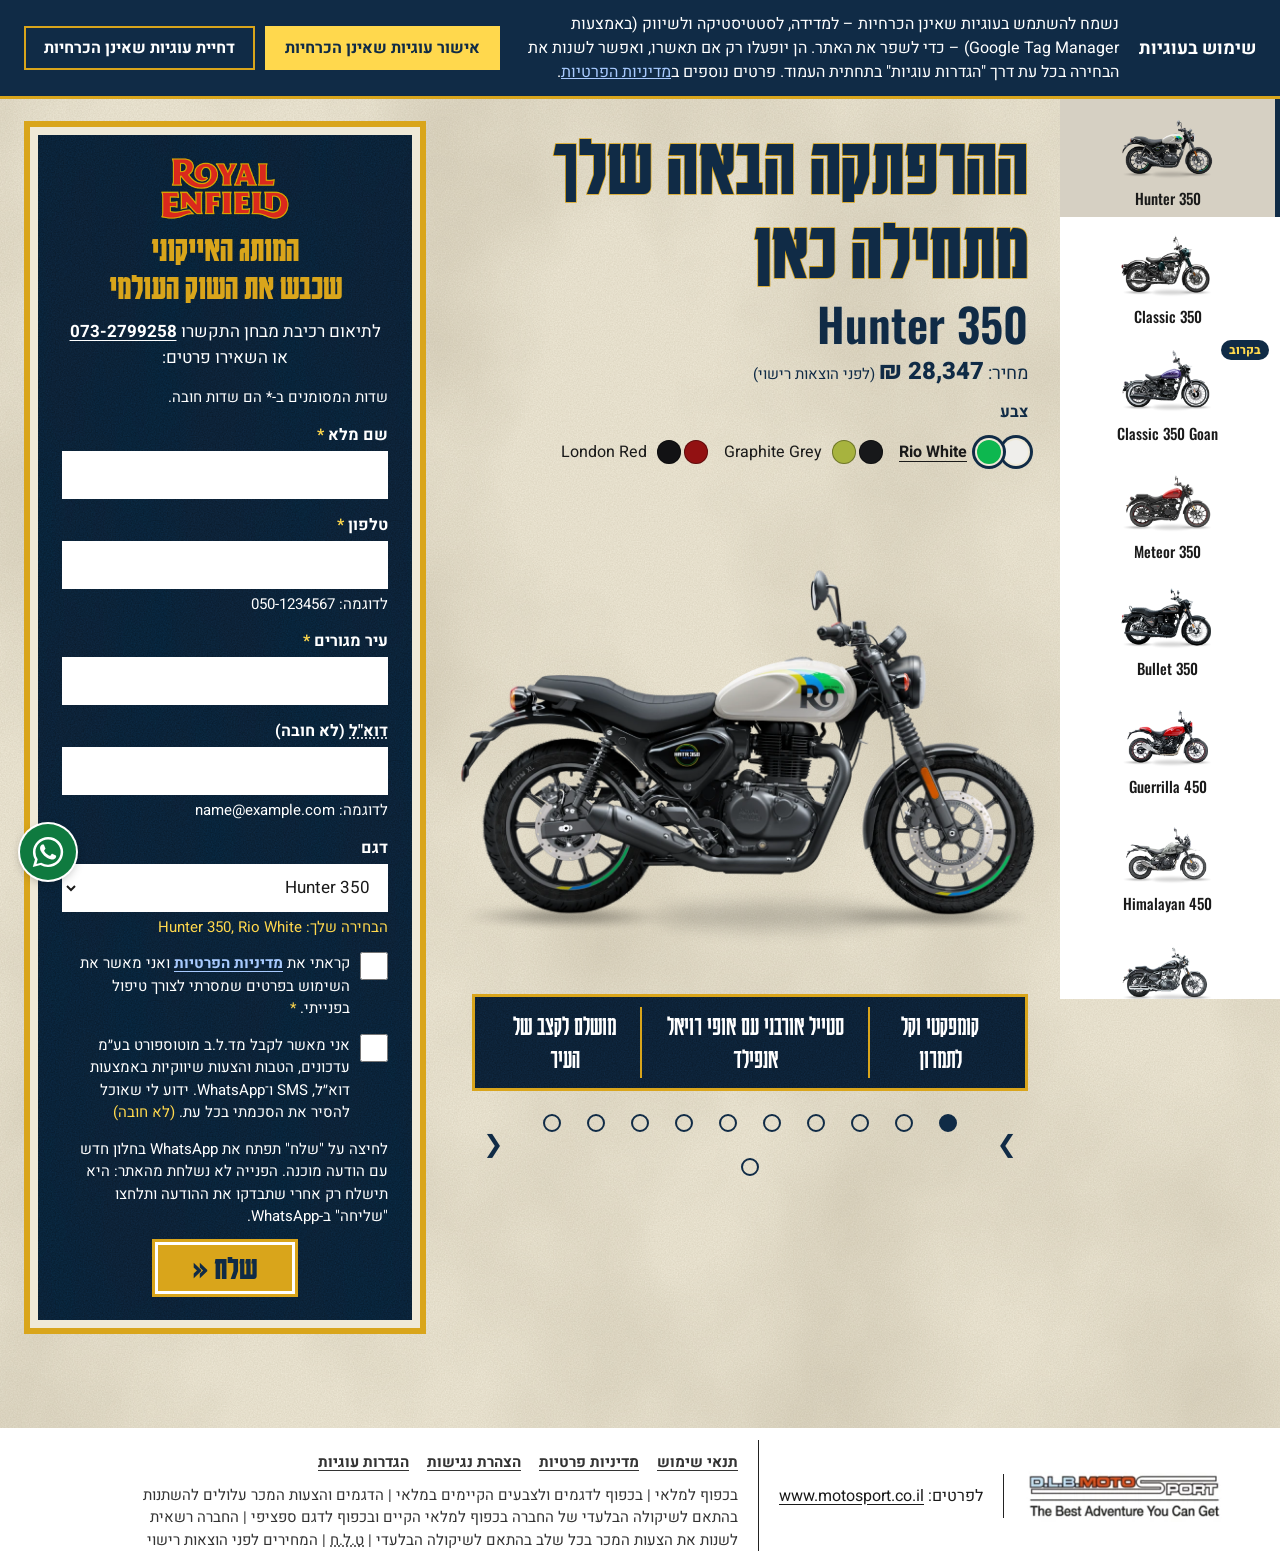
==== commit 4434f719: "Add accessibility statement page (/accessibility) - docs/legal/accessibility.md: the main site's sta" ====
--- a/index.html
+++ b/index.html
@@ -201,6 +201,7 @@
       <ul class="footer__links">
         <li><a href="/terms">תנאי שימוש</a></li>
         <li><a href="/privacy">מדיניות פרטיות</a></li>
+        <li><a href="/accessibility">הצהרת נגישות</a></li>
         <li><button type="button" class="link-btn" id="cookie-settings">הגדרות עוגיות</button></li>
       </ul>
       <p>בכפוף למלאי | בכפוף לדגמים ולצבעים הקיימים במלאי | הדגמים והצעות המכר עלולים להשתנות בהתאם לשיקולה הבלעדי של החברה בכפוף למלאי הקיים ובכפוף לדגם ספציפי | החברה רשאית לשנות את הצעות המכר בכל שלב בהתאם לשיקולה הבלעדי | <abbr title="טעות לעולם חוזרת">ט.ל.ח</abbr> | המחירים לפני הוצאות רישוי</p>
--- a/assets/css/styles.css
+++ b/assets/css/styles.css
@@ -188,6 +188,21 @@
   font-family: var(--font-model);
   font-size: 24px;
 }
+/* "בקרוב" badge: navy with light gold text (10.4:1) */
+.soon-badge {
+  display: inline-block;
+  padding: 2px 10px;
+  border-radius: 999px;
+  background: var(--navy);
+  color: var(--gold-light);
+  font-size: 14px;
+  font-weight: 800;
+  line-height: 1.5;
+  vertical-align: middle;
+}
+.soon-note { display: inline-block; margin-inline-start: 8px; font-size: 15px; font-weight: 700; vertical-align: middle; }
+.model-btn { position: relative; }
+.soon-badge--corner { position: absolute; top: 6px; inset-inline-start: 6px; padding: 1px 8px; font-size: 12px; }
 .model-btn__name {
   font-family: var(--font-model);
   font-weight: 500;
@@ -684,7 +699,7 @@
     min-width: 0;
     min-height: 44px;
     padding: 6px 12px;
-    border: 2px solid var(--gold);
+    border: 2px solid var(--navy); /* gold on cream is 1.9:1; the control's edge needs 3:1 */
     border-radius: 0;
     background-color: var(--white);
     color: var(--navy);
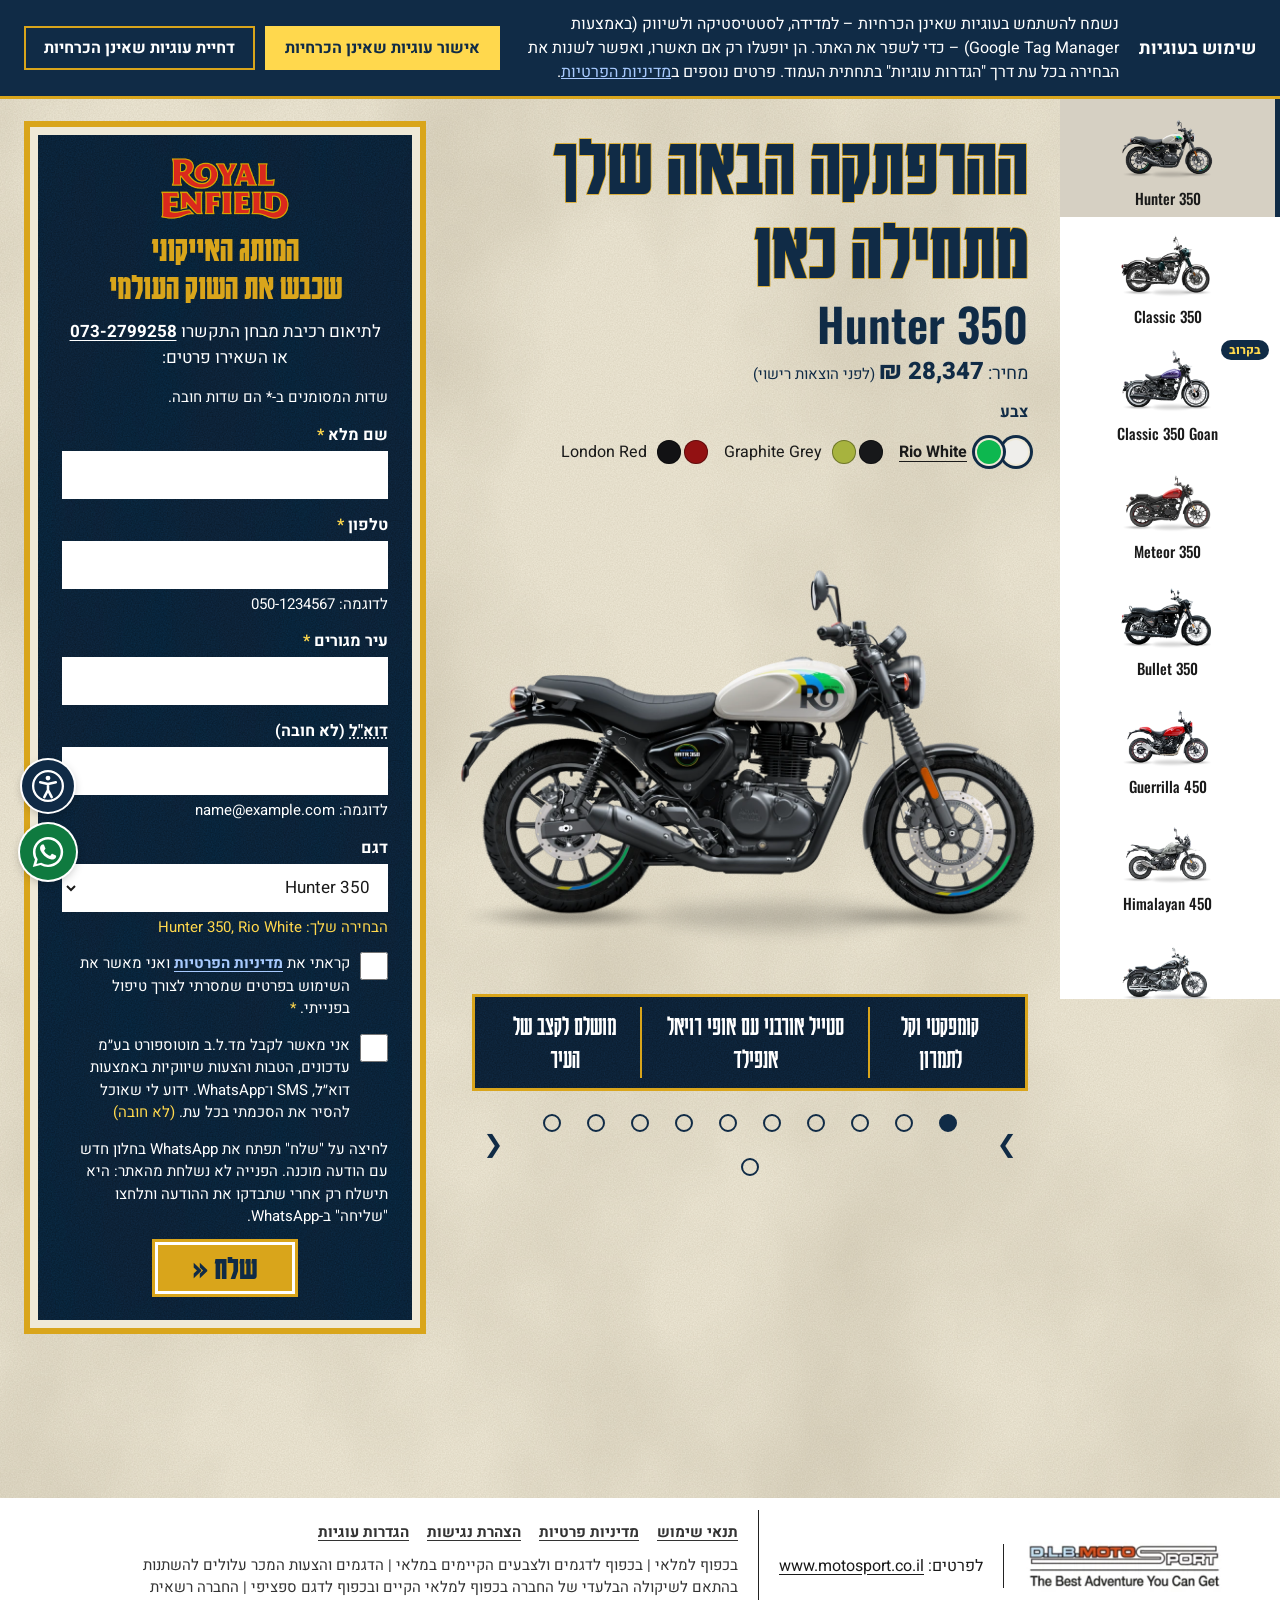
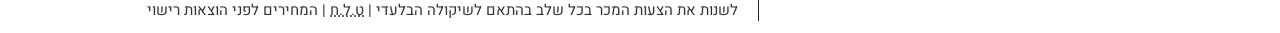
==== commit 2cfe25cd: "Add an accessibility menu (own code, no third party) - Floating button on every page, early in the T" ====
--- a/index.html
+++ b/index.html
@@ -20,6 +20,8 @@
 
   <!-- Site settings and model list (edit this file to update the page) -->
   <script src="/assets/data/models.js"></script>
+  <!-- Accessibility menu: applies saved display settings before the page is painted -->
+  <script src="/assets/js/a11y-menu.js"></script>
 </head>
 <body>
   <a class="skip-link" href="#models-heading">דילוג לבחירת דגם</a>
--- a/assets/css/styles.css
+++ b/assets/css/styles.css
@@ -585,7 +585,7 @@
   flex-direction: column;
   align-items: center;
   gap: 12px;
-  padding: 16px var(--gutter) 170px; /* room so the floating WhatsApp button never sits over the last lines */
+  padding: 16px var(--gutter) 240px; /* room so the floating buttons never sit over the last lines */
   background: var(--white);
   font-size: 15px;
   text-align: center;
@@ -662,6 +662,107 @@
 }
 .wa-float svg { width: 32px; height: 32px; fill: var(--white); }
 
+/* ---------- Accessibility menu (assets/js/a11y-menu.js) – stacked above the WhatsApp button ---------- */
+.a11y-toggle {
+  position: fixed;
+  left: 18px;
+  bottom: calc(160px + env(safe-area-inset-bottom));
+  z-index: 22;
+  display: grid;
+  place-items: center;
+  width: 52px; height: 52px;
+  padding: 0;
+  border: 0;
+  border-radius: 50%;
+  background: var(--navy);
+  color: var(--white);
+  box-shadow: 0 0 0 2px var(--white), 0 3px 10px rgba(0, 0, 0, .25);
+  cursor: pointer;
+}
+.a11y-toggle svg { width: 34px; height: 34px; fill: currentColor; }
+.a11y-toggle:focus-visible { outline: 3px solid var(--navy); outline-offset: 4px; }
+.a11y-toggle[aria-expanded="true"] { box-shadow: 0 0 0 3px var(--gold-light), 0 3px 10px rgba(0, 0, 0, .25); }
+.a11y-panel {
+  position: fixed;
+  left: 16px;
+  bottom: calc(222px + env(safe-area-inset-bottom));
+  z-index: 40;
+  width: min(340px, calc(100vw - 32px));
+  max-height: calc(100vh - 240px);
+  overflow-y: auto;
+  padding: 14px 16px 16px;
+  border: 3px solid var(--navy);
+  border-top: 6px solid var(--gold);
+  background: var(--white);
+  color: var(--ink);
+  box-shadow: 0 8px 24px rgba(0, 0, 0, .25);
+}
+.a11y-panel__head { display: flex; align-items: center; justify-content: space-between; gap: 8px; margin-bottom: 10px; }
+.a11y-panel__title { margin: 0; font-size: 20px; line-height: 1.3; color: var(--navy); }
+.a11y-panel__close {
+  width: 44px; height: 44px;
+  border: 2px solid var(--navy);
+  background: var(--white);
+  color: var(--navy);
+  font-size: 20px;
+  cursor: pointer;
+}
+.a11y-size { display: grid; grid-template-columns: 1fr 1fr; gap: 8px; margin-bottom: 12px; }
+.a11y-size__label { grid-column: 1 / -1; margin: 0; font-weight: 700; }
+.a11y-options { display: grid; grid-template-columns: 1fr 1fr; gap: 8px; margin-bottom: 12px; }
+.a11y-btn {
+  min-height: 48px;
+  padding: 6px 10px;
+  border: 2px solid var(--navy);
+  border-radius: 0;
+  background: var(--white);
+  color: var(--navy);
+  font-weight: 700;
+  font-size: 15px;
+  line-height: 1.3;
+  cursor: pointer;
+}
+.a11y-btn:disabled { border-style: dashed; color: #555; cursor: not-allowed; }
+/* "on" state: filled + check mark, so it does not rely on color alone */
+.a11y-btn--toggle[aria-pressed="true"] { background: var(--navy); color: var(--gold-light); }
+.a11y-btn--toggle[aria-pressed="true"]::before { content: "✓ "; }
+.a11y-btn--reset { width: 100%; }
+.a11y-panel__link {
+  display: inline-flex;
+  align-items: center;
+  min-height: 44px;
+  margin-top: 6px;
+  color: var(--navy);
+  font-weight: 700;
+  text-underline-offset: 3px;
+}
+
+/* Settings applied from the menu (classes / variable on <html>) */
+body { zoom: var(--a11y-zoom, 1); }
+html.a11y-contrast {
+  --cream: #ffffff;
+  --cream-dark: #000000;
+  --navy: #000000;
+  --gold: #ffd400;
+  --gold-light: #ffe94d;
+  --ink: #000000;
+  --muted: #000000;
+  --selected: #ffe94d;
+  --link-on-navy: #9fd4ff;
+  --error-on-navy: #ffb3a7;
+}
+html.a11y-contrast,
+html.a11y-contrast body,
+html.a11y-contrast .topbar,
+html.a11y-contrast .lead__panel,
+html.a11y-contrast .phrases,
+html.a11y-contrast .legal-header { background-image: none !important; }
+html.a11y-contrast .footer__legal { color: #000; }
+html.a11y-links a { text-decoration: underline !important; text-decoration-thickness: 3px !important; text-underline-offset: 4px; font-weight: 700; }
+html.a11y-font { --font-display: var(--font-body); --font-model: var(--font-body); }
+html.a11y-spacing body,
+html.a11y-spacing body * { line-height: 1.8 !important; letter-spacing: .05em !important; word-spacing: .12em !important; }
+
 @media (prefers-reduced-motion: reduce) {
   *, *::before, *::after { transition: none !important; animation: none !important; scroll-behavior: auto !important; }
 }
@@ -674,6 +775,8 @@
   body, .topbar, .lead__panel, .phrases, .legal-header { background-image: none !important; }
   .wa-float { border: 2px solid ButtonText; }
   .wa-float svg { fill: ButtonText; }
+  .a11y-toggle { border: 2px solid ButtonText; }
+  .a11y-btn--toggle[aria-pressed="true"] { outline: 3px solid Highlight; outline-offset: -3px; }
 }
 
 /* ---------- Phones: compact model dropdown and compact cookie banner ---------- */
@@ -729,6 +832,8 @@
   .cookie__actions .btn { flex: 1 1 130px; padding: 6px 10px; font-size: 15px; }
   /* keep the WhatsApp button above the banner while it is open */
   .wa-float { bottom: max(calc(92px + env(safe-area-inset-bottom)), calc(var(--cookie-h, 0px) + 12px)); }
+  .a11y-toggle { bottom: calc(max(calc(92px + env(safe-area-inset-bottom)), calc(var(--cookie-h, 0px) + 12px)) + 68px); }
+  .a11y-panel { bottom: calc(max(calc(92px + env(safe-area-inset-bottom)), calc(var(--cookie-h, 0px) + 12px)) + 130px); max-height: calc(100vh - 140px - max(calc(92px + env(safe-area-inset-bottom)), calc(var(--cookie-h, 0px) + 12px))); }
 }
 
 /* ---------- Tablet: wider stage, options beside the bike ---------- */
@@ -787,7 +892,7 @@
   }
   .stage__bike { min-height: 300px; }
   .stage__bike img { max-height: 70vh; }
-  .lead { padding: 28px 20px 100px 30px; } /* bottom room: the floating WhatsApp button sits in this corner */
+  .lead { padding: 28px 20px 170px 30px; } /* bottom room: the floating WhatsApp and accessibility buttons sit in this corner */
   .lead__panel { width: 100%; }
   .footer {
     flex-direction: row;
@@ -800,6 +905,8 @@
   .footer > div + div { border-inline-start: 1px solid #222; }
   .footer__links { justify-content: flex-start; }
   .wa-float { bottom: 20px; left: 20px; }
+  .a11y-toggle { bottom: 88px; left: 22px; }
+  .a11y-panel { left: 20px; bottom: 150px; max-height: calc(100vh - 170px); }
 }
 
 /* ---------- Legal pages (terms / privacy) ---------- */
@@ -860,4 +967,7 @@
   background: var(--white);
   text-decoration: none;
 }
-.legal-footer { padding-bottom: 32px; }
+.legal-footer { padding-bottom: 96px; } /* room for the accessibility button */
+/* legal pages have no WhatsApp button, so the accessibility button sits in the corner */
+.legal-page .a11y-toggle { bottom: calc(20px + env(safe-area-inset-bottom)); left: 18px; }
+.legal-page .a11y-panel { bottom: calc(84px + env(safe-area-inset-bottom)); max-height: calc(100vh - 104px); }
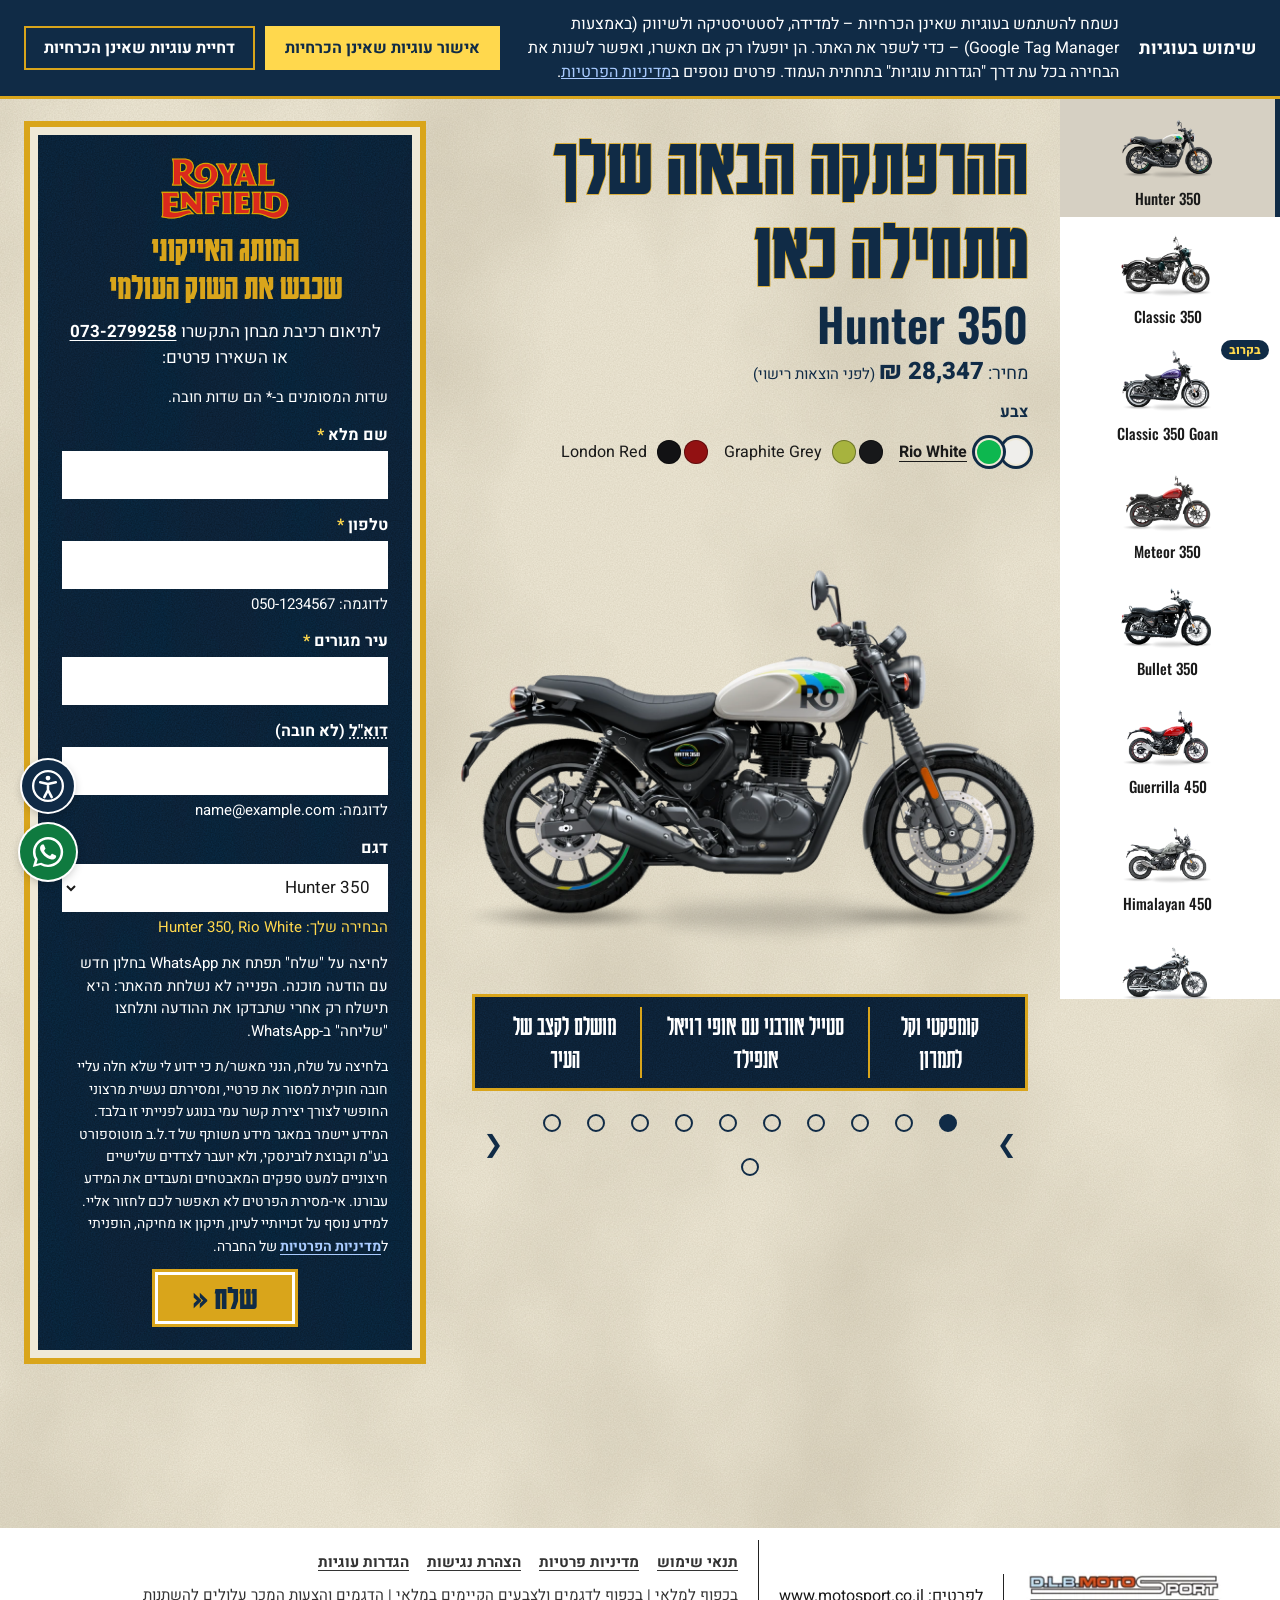
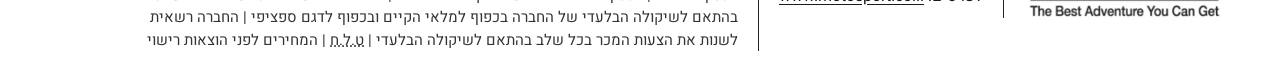
==== commit 396f8364: "Form: main site's privacy notice instead of consent checkboxes Following the legal review: - Remove " ====
--- a/index.html
+++ b/index.html
@@ -153,24 +153,12 @@
             <p class="lead__choice" id="lead-choice"></p>
           </div>
 
-          <div class="field">
-            <div class="check">
-              <input type="checkbox" id="f-privacy" name="privacy" required aria-describedby="f-privacy-error">
-              <label for="f-privacy">קראתי את <a href="/privacy" target="_blank" rel="noopener">מדיניות הפרטיות<span class="sr-only"> (נפתח בחלון חדש)</span></a> ואני מאשר את השימוש בפרטים שמסרתי לצורך טיפול בפנייתי. <span class="req" aria-hidden="true">*</span></label>
-            </div>
-            <p class="field__error" id="f-privacy-error"></p>
-          </div>
-
-          <div class="field">
-            <div class="check">
-              <input type="checkbox" id="f-marketing" name="marketing">
-              <label for="f-marketing">אני מאשר לקבל מד.ל.ב מוטוספורט בע״מ עדכונים, הטבות והצעות שיווקיות באמצעות דוא״ל, SMS ו־WhatsApp. ידוע לי שאוכל להסיר את הסכמתי בכל עת. <span class="check__optional">(לא חובה)</span></label>
-            </div>
-          </div>
-
           <p class="lead__note" id="submit-note">לחיצה על "שלח" תפתח את WhatsApp בחלון חדש עם הודעה מוכנה. הפנייה לא נשלחת מהאתר: היא תישלח רק אחרי שתבדקו את ההודעה ותלחצו "שליחה" ב-WhatsApp.</p>
 
-          <button type="submit" class="lead__submit" aria-describedby="submit-note">שלח <span aria-hidden="true">&laquo;</span></button>
+          <!-- Privacy notice: same wording as the contact form on motosport.co.il -->
+          <p class="lead__consent" id="consent-note">בלחיצה על שלח, הנני מאשר/ת כי ידוע לי שלא חלה עליי חובה חוקית למסור את פרטיי, ומסירתם נעשית מרצוני החופשי לצורך יצירת קשר עמי בנוגע לפנייתי זו בלבד. המידע יישמר במאגר מידע משותף של ד.ל.ב מוטוספורט בע"מ וקבוצת לובינסקי, ולא יועבר לצדדים שלישיים חיצוניים למעט ספקים המאבטחים ומעבדים את המידע עבורנו. אי-מסירת הפרטים לא תאפשר לכם לחזור אליי. למידע נוסף על זכויותיי לעיון, תיקון או מחיקה, הופניתי ל<a href="/privacy" target="_blank" rel="noopener">מדיניות הפרטיות<span class="sr-only"> (נפתח בחלון חדש)</span></a> של החברה.</p>
+
+          <button type="submit" class="lead__submit" aria-describedby="submit-note consent-note">שלח <span aria-hidden="true">&laquo;</span></button>
           <p class="lead__done" id="form-done" role="status"></p>
         </form>
       </div>
--- a/assets/css/styles.css
+++ b/assets/css/styles.css
@@ -500,23 +500,8 @@
 .field__error:empty { display: none; }
 .field__error:not(:empty)::before { content: "⚠ "; }
 .lead__choice { margin: 0; font-size: 15px; color: var(--gold-light); }
-.check {
-  display: flex;
-  align-items: flex-start;
-  gap: 10px;
-  min-height: 44px;
-  font-size: 15px;
-}
-.check label { cursor: pointer; }
-.check input {
-  flex: none;
-  width: 28px; height: 28px;
-  margin: 0;
-  accent-color: var(--gold-light);
-  cursor: pointer;
-}
-.check label a { color: var(--link-on-navy); font-weight: 700; text-underline-offset: 3px; }
-.check__optional { color: var(--gold-light); white-space: nowrap; }
+.lead__consent { margin: 0; font-size: 14px; line-height: 1.6; }
+.lead__consent a { color: var(--link-on-navy); font-weight: 700; text-underline-offset: 3px; }
 .lead__note { margin: 0; font-size: 15px; }
 .lead__submit {
   align-self: center;
